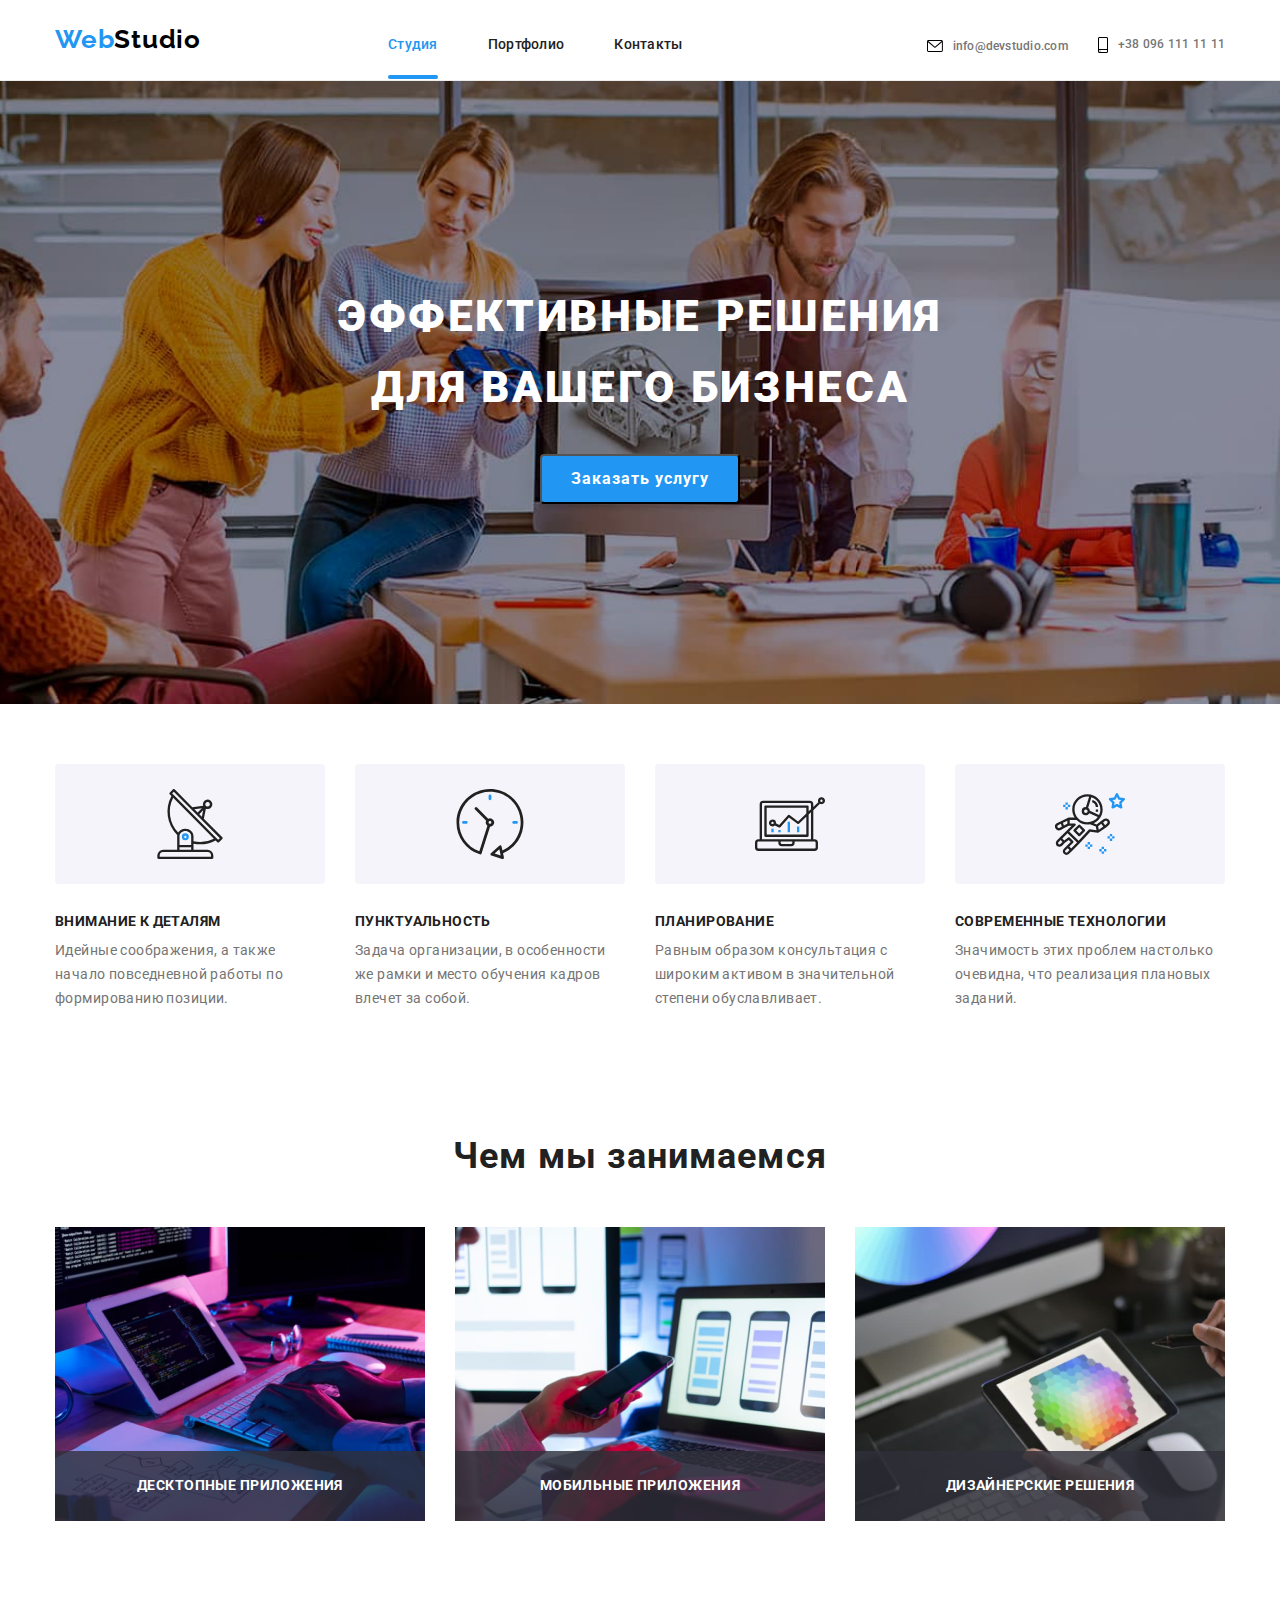
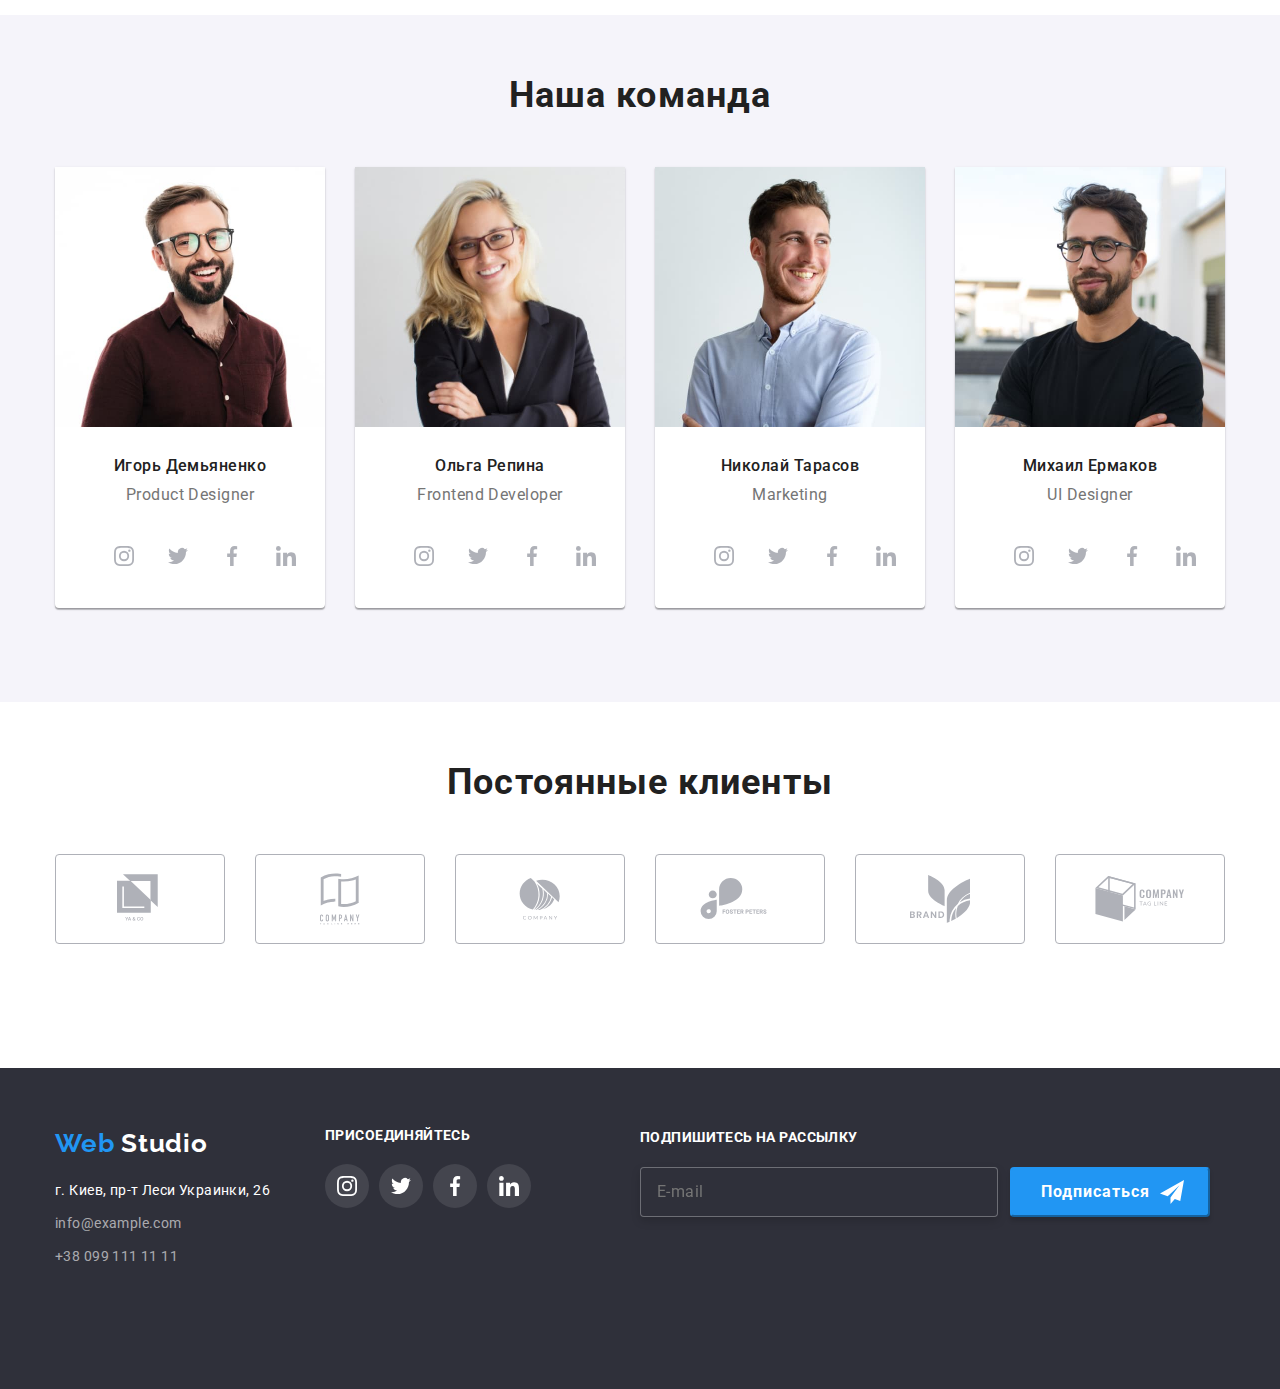
==== index.html @ f677915b "добавляет адаптивную верстку" ====
<!DOCTYPE html>
<html lang="ru">
  <head>
    <meta charset="UTF-8" />
    <meta name="viewport" content="width=device-width, initial-scale=1.0" />

    <title>Web Studio</title>
    <link
      href="https://fonts.googleapis.com/css2?family=Raleway:wght@700&family=Roboto:wght@400;500;700;900&display=swap"
      rel="stylesheet"
    />
    <link
      rel="stylesheet"
      href="https://cdnjs.cloudflare.com/ajax/libs/modern-normalize/1.0.0/modern-normalize.min.css"
    />
    <link rel="stylesheet" href="./css/main.min.css" />
  </head>
  <body>
    <!--Header-->

    <header class="line">
      <div class="header">
        <nav class="nav">
          <a class="logo" href="./index.html">
            <span class="logoweb">Web</span>
            <span class="header-studio">Studio</span>
          </a>

          <button
            type="button"
            aria-controls="menu-container"
            class="burger-btn"
            data-menu-button
          >
            <svg
              width="40"
              height="40"
              aria-label="переключа
                тель мобильного меню"
              class="burger-btn-icon"
            >
              <use
                class="burger-icon"
                href="./img/icons/symbol-defs.svg#icon-menu_40px"
              />
              <use
                class="close-burger-icon"
                href="./img/icons/symbol-defs.svg#icon-close_40px"
              />
            </svg>
          </button>
          <div class="menu" id="menu-container" data-menu>
            <ul class="menu-mob">
              <li class="item">
                <a href="./index.html" class="menu-list current">Студия</a>
              </li>
              <li class="item">
                <a href="./portfolio.html" class="menu-list">Портфолио</a>
              </li>
              <li class="item">
                <a href="#" class="menu-list">Контакты</a>
              </li>
            </ul>

            <ul class="menu-contact">
              <li class="item mail">
                <a class="link" href="mailto:info@devstudio.com"
                  ><svg class="icon-mail" width="16" height="12">
                    <use href="./img/icons/symbol-defs.svg#icon-mail"></use>
                  </svg>
                  info@devstudio.com</a
                >
              </li>
              <li class="item tele">
                <a class="link" href="tel:+380961111111">
                  <svg class="icon-phone" width="10" height="16">
                    <use
                      href="./img/icons/symbol-defs.svg#icon-smartphone"
                    ></use>
                  </svg>
                  +38 096 111 11 11</a
                >
              </li>
            </ul>
          </div>
        </nav>
      </div>
    </header>

    <!--Main-->

    <main>
      <section class="section-bg-hero">
        <h1 class="section-title">
          Эффективные решения <br />
          для вашего бизнеса
        </h1>
        <button data-modal-open class="button" type="button">
          Заказать услугу
        </button>
        <div class="backdrop is-hidden" data-modal>
          <div class="modal">
            <form class="form">
              <h2 class="form-title">
                Оставьте свои данные, мы вам перезвоним
              </h2>
              <p class="form-field">
                <label for="name" class="form-label">Имя</label>
                <input
                  type="text"
                  name="name"
                  id="name"
                  class="form-input name"
                />
                <svg class="person-img" width="12" height="12">
                  <use
                    href="./img/icons/symbol-defs.svg#icon-person-black-18dp"
                  ></use>
                </svg>
              </p>

              <p class="form-field">
                <label for="tel" class="form-label">Телефон</label>
                <input type="tel" name="tel" id="tel" class="form-input tel" />
                <svg class="tel-img" width="13" height="13">
                  <use
                    href="./img/icons/symbol-defs.svg#icon-phone-black-18dp"
                  ></use>
                </svg>
              </p>

              <p class="form-field">
                <label for="email" class="form-label">Почта</label>
                <input
                  type="email"
                  name="email"
                  id="email"
                  class="form-input email"
                />
                <svg class="email-img" width="15" height="12">
                  <use
                    href="./img/icons/symbol-defs.svg#icon-email-black-18dp"
                  ></use>
                </svg>
              </p>

              <p class="form-field">
                <label for="comments" class="form-label">Комментарии</label>
                <textarea
                  name="comments"
                  id="comments"
                  placeholder="Введите текст"
                  class="form-input text-area"
                ></textarea>
              </p>

              <p class="form-field">
                <label for="license" class="checkbox-label">
                  <input
                    type="checkbox"
                    name="license"
                    id="license"
                    value="agree"
                    class="checkbox-input"
                  />
                  <span class="checkbox-icon"></span>Соглашаюсь с рассылкой и
                  принимаю
                  <a href="" class="license">Условия договора</a>
                </label>
              </p>

              <p class="send">
                <button class="send-btn">Отправить</button>
              </p>
            </form>
            <button class="btn-close" data-modal-close>
              <svg class="icon-close">
                <use href="./img/icons/vector.svg#icon-cross"></use>
              </svg>
            </button>
          </div>
        </div>
      </section>

      <!--Features-->

      <section class="section">
        <div class="container">
          <h2 hidden>Title</h2>
          <ul class="feature-list">
            <li class="list-box antenna">
              <h3 class="feature-title">Внимание к деталям</h3>
              <p class="feature-text">
                Идейные соображения, а также начало повседневной работы по
                формированию позиции.
              </p>
            </li>
            <li class="list-box clock">
              <h3 class="feature-title">Пунктуальность</h3>
              <p class="feature-text">
                Задача организации, в особенности же рамки и место обучения
                кадров влечет за собой.
              </p>
            </li>
            <li class="list-box diagram">
              <h3 class="feature-title">Планирование</h3>
              <p class="feature-text">
                Равным образом консультация с широким активом в значительной
                степени обуславливает.
              </p>
            </li>
            <li class="list-box astronaut">
              <h3 class="feature-title">Современные технологии</h3>
              <p class="feature-text">
                Значимость этих проблем настолько очевидна, что реализация
                плановых заданий.
              </p>
            </li>
          </ul>
        </div>
      </section>

      <!--What are we doing-->

      <section class="section section-doin">
        <div class="container">
          <h2 class="doin-title">Чем мы занимаемся</h2>
          <ul class="list-foto">
            <li class="item-foto-doing">
              <div class="thumb">
                <img
                  src="./img/we_doing/img.jpg"
                  width="370"
                  height="294"
                  alt="Дизайнер"
                  srcset="./img/we_doing/img@2x.jpg"
                />
                <div class="overlay">
                  <p class="overlay-text">Десктопные приложения</p>
                </div>
              </div>
            </li>
            <li class="item-foto-doing">
              <div class="thumb">
                <img
                  src="./img/we_doing/img2.jpg"
                  width="370"
                  height="294"
                  alt="Дизайнер"
                  srcset="./img/we_doing/img2@2x.jpg"
                />
                <div class="overlay">
                  <p class="overlay-text">Мобильные приложения</p>
                </div>
              </div>
            </li>
            <li class="item-foto-doing">
              <div class="thumb">
                <img
                  src="./img/we_doing/img3.jpg"
                  width="370"
                  height="294"
                  alt="Дизайнер"
                  srcset="./img/we_doing/img3@2x.jpg"
                />
                <div class="overlay">
                  <p class="overlay-text">Дизайнерские решения</p>
                </div>
              </div>
            </li>
          </ul>
        </div>
      </section>

      <!--Our team-->

      <section class="team-bg section">
        <div class="container">
          <h2 class="title-team">Наша команда</h2>
          <ul class="list-foto">
            <li class="item-foto">
              <img
                src="./img/imgteam/imgteam.jpg"
                width="450"
                alt="Игорь Демьяненко"
                srcset="./img/imgteam/imgteam@2x.jpg"
              />
              <div class="text-team">
                <h3 class="team-name">Игорь Демьяненко</h3>
                <p class="profession">Product Designer</p>

                <ul class="team-soc-link">
                  <li class="social-link">
                    <a
                      class="icon-link"
                      href="https://www.instagram.com/"
                      target="_blank"
                      rel="noopener noreferrer Nofollow"
                    >
                      <svg
                        class="icon-team icon-instagram"
                        width="20"
                        height="20"
                      >
                        <use
                          href="./img/icons/symbol-defs.svg#icon-instagram "
                        ></use>
                      </svg>
                    </a>
                  </li>
                  <li class="social-link">
                    <a
                      class="icon-link"
                      href="https://www.twitter.com/"
                      target="_blank"
                      rel="noopener noreferrer Nofollow"
                    >
                      <svg
                        class="icon-team icon-twitter"
                        width="20"
                        height="20"
                      >
                        <use
                          href="./img/icons/symbol-defs.svg#icon-twitter"
                        ></use>
                      </svg>
                    </a>
                  </li>
                  <li class="social-link">
                    <a
                      class="icon-link"
                      href="https://www.facebook.com/"
                      target="_blank"
                      rel="noopener noreferrer Nofollow"
                    >
                      <svg
                        class="icon-team icon-facebook"
                        width="20"
                        height="20"
                      >
                        <use
                          href="./img/icons/symbol-defs.svg#icon-facebook"
                        ></use>
                      </svg>
                    </a>
                  </li>
                  <li class="social-link">
                    <a
                      class="icon-link"
                      href="https://www.linkedin.com/"
                      target="_blank"
                      rel="noopener noreferrer Nofollow"
                    >
                      <svg
                        class="icon-team icon-linkedin"
                        width="20"
                        height="20"
                      >
                        <use
                          href="./img/icons/symbol-defs.svg#icon-linkedin"
                        ></use>
                      </svg>
                    </a>
                  </li>
                </ul>
              </div>
            </li>
            <li class="item-foto">
              <img
                src="./img/imgteam/imgteam2.jpg"
                width="450"
                alt="Ольга Репина"
                srcset="./img/imgteam/imgteam2@2x.jpg"
              />
              <div class="text-team">
                <h3 class="team-name">Ольга Репина</h3>
                <p class="profession">Frontend Developer</p>

                <ul class="team-soc-link">
                  <li class="social-link">
                    <a
                      class="icon-link"
                      href="https://www.instagram.com/"
                      target="_blank"
                      rel="noopener noreferrer Nofollow"
                    >
                      <svg
                        class="icon-team icon-instagram"
                        width="20"
                        height="20"
                      >
                        <use
                          href="./img/icons/symbol-defs.svg#icon-instagram "
                        ></use>
                      </svg>
                    </a>
                  </li>
                  <li class="social-link">
                    <a
                      class="icon-link"
                      href="https://www.twitter.com/"
                      target="_blank"
                      rel="noopener noreferrer Nofollow"
                    >
                      <svg
                        class="icon-team icon-twitter"
                        width="20"
                        height="20"
                      >
                        <use
                          href="./img/icons/symbol-defs.svg#icon-twitter"
                        ></use>
                      </svg>
                    </a>
                  </li>
                  <li class="social-link">
                    <a
                      class="icon-link"
                      href="https://www.facebook.com/"
                      target="_blank"
                      rel="noopener noreferrer Nofollow"
                    >
                      <svg
                        class="icon-team icon-facebook"
                        width="20"
                        height="20"
                      >
                        <use
                          href="./img/icons/symbol-defs.svg#icon-facebook"
                        ></use>
                      </svg>
                    </a>
                  </li>
                  <li class="social-link">
                    <a
                      class="icon-link"
                      href="https://www.linkedin.com/"
                      target="_blank"
                      rel="noopener noreferrer Nofollow"
                    >
                      <svg
                        class="icon-team icon-linkedin"
                        width="20"
                        height="20"
                      >
                        <use
                          href="./img/icons/symbol-defs.svg#icon-linkedin"
                        ></use>
                      </svg>
                    </a>
                  </li>
                </ul>
              </div>
            </li>
            <li class="item-foto">
              <img
                src="./img/imgteam/imgteam3.jpg"
                width="450"
                alt="Николай Тарасов"
                srcset="./img/imgteam/imgteam3@2x.jpg"
              />
              <div class="text-team">
                <h3 class="team-name">Николай Тарасов</h3>
                <p class="profession">Marketing</p>

                <ul class="team-soc-link">
                  <li class="social-link">
                    <a
                      class="icon-link"
                      href="https://www.instagram.com/"
                      target="_blank"
                      rel="noopener noreferrer Nofollow"
                    >
                      <svg
                        class="icon-team icon-instagram"
                        width="20"
                        height="20"
                      >
                        <use
                          href="./img/icons/symbol-defs.svg#icon-instagram "
                        ></use>
                      </svg>
                    </a>
                  </li>
                  <li class="social-link">
                    <a
                      class="icon-link"
                      href="https://www.twitter.com/"
                      target="_blank"
                      rel="noopener noreferrer Nofollow"
                    >
                      <svg
                        class="icon-team icon-twitter"
                        width="20"
                        height="20"
                      >
                        <use
                          href="./img/icons/symbol-defs.svg#icon-twitter"
                        ></use>
                      </svg>
                    </a>
                  </li>
                  <li class="social-link">
                    <a
                      class="icon-link"
                      href="https://www.facebook.com/"
                      target="_blank"
                      rel="noopener noreferrer Nofollow"
                    >
                      <svg
                        class="icon-team icon-facebook"
                        width="20"
                        height="20"
                      >
                        <use
                          href="./img/icons/symbol-defs.svg#icon-facebook"
                        ></use>
                      </svg>
                    </a>
                  </li>
                  <li class="social-link">
                    <a
                      class="icon-link"
                      href="https://www.linkedin.com/"
                      target="_blank"
                      rel="noopener noreferrer Nofollow"
                    >
                      <svg
                        class="icon-team icon-linkedin"
                        width="20"
                        height="20"
                      >
                        <use
                          href="./img/icons/symbol-defs.svg#icon-linkedin"
                        ></use>
                      </svg>
                    </a>
                  </li>
                </ul>
              </div>
            </li>
            <li class="item-foto">
              <img
                src="./img/imgteam/imgteam4.jpg"
                width="450"
                alt="Михаил Ермаков"
                srcset="./img/imgteam/imgteam4@2x.jpg"
              />
              <div class="text-team">
                <h3 class="team-name">Михаил Ермаков</h3>
                <p class="profession">UI Designer</p>

                <ul class="team-soc-link">
                  <li class="social-link">
                    <a
                      class="icon-link"
                      href="https://www.instagram.com/"
                      target="_blank"
                      rel="noopener noreferrer Nofollow"
                    >
                      <svg
                        class="icon-team icon-instagram"
                        width="20"
                        height="20"
                      >
                        <use
                          href="./img/icons/symbol-defs.svg#icon-instagram "
                        ></use>
                      </svg>
                    </a>
                  </li>
                  <li class="social-link">
                    <a
                      class="icon-link"
                      href="https://www.twitter.com/"
                      target="_blank"
                      rel="noopener noreferrer Nofollow"
                    >
                      <svg
                        class="icon-team icon-twitter"
                        width="20"
                        height="20"
                      >
                        <use
                          href="./img/icons/symbol-defs.svg#icon-twitter"
                        ></use>
                      </svg>
                    </a>
                  </li>
                  <li class="social-link">
                    <a
                      class="icon-link"
                      href="https://www.facebook.com/"
                      target="_blank"
                      rel="noopener noreferrer Nofollow"
                    >
                      <svg
                        class="icon-team icon-facebook"
                        width="20"
                        height="20"
                      >
                        <use
                          href="./img/icons/symbol-defs.svg#icon-facebook"
                        ></use>
                      </svg>
                    </a>
                  </li>
                  <li class="social-link">
                    <a
                      class="icon-link"
                      href="https://www.linkedin.com/"
                      target="_blank"
                      rel="noopener noreferrer Nofollow"
                    >
                      <svg
                        class="icon-team icon-linkedin"
                        width="20"
                        height="20"
                      >
                        <use
                          href="./img/icons/symbol-defs.svg#icon-linkedin"
                        ></use>
                      </svg>
                    </a>
                  </li>
                </ul>
              </div>
            </li>
          </ul>
        </div>
      </section>

      <!-- customers -->

      <section class="section">
        <div class="container">
          <h2 class="customers-title">Постоянные клиенты</h2>
          <ul class="customers-list">
            <li class="customers-item">
              <a href="" class="customers-link"
                ><svg class="customers-icon logo1" width="45" height="50">
                  <use href="./img/icons/symbol-defs.svg#icon-logo1"></use></svg
              ></a>
            </li>
            <li class="customers-item">
              <a href="" class="customers-link"
                ><svg class="customers-icon logo2" width="40" height="52">
                  <use href="./img/icons/symbol-defs.svg#icon-logo2"></use></svg
              ></a>
            </li>
            <li class="customers-item">
              <a href="" class="customers-link"
                ><svg class="customers-icon logo3" width="42" height="42">
                  <use href="./img/icons/symbol-defs.svg#icon-logo3"></use></svg
              ></a>
            </li>
            <li class="customers-item">
              <a href="" class="customers-link"
                ><svg class="customers-icon logo4" width="80" height="42">
                  <use href="./img/icons/symbol-defs.svg#icon-logo4"></use></svg
              ></a>
            </li>
            <li class="customers-item">
              <a href="" class="customers-link"
                ><svg class="customers-icon logo5" width="60" height="48">
                  <use href="./img/icons/symbol-defs.svg#icon-logo5"></use></svg
              ></a>
            </li>
            <li class="customers-item">
              <a href="" class="customers-link"
                ><svg class="customers-icon logo6" width="90" height="46">
                  <use href="./img/icons/symbol-defs.svg#icon-logo6"></use></svg
              ></a>
            </li>
          </ul>
        </div>
      </section>
    </main>

    <!--Footer-->

    <footer class="footer">
      <div class="container cont">
        <div class="ft-thumb">
          <a class="logo-ft" href="./index.html">
            <span class="logoweb">Web</span>
            <span class="footer-studio">Studio</span>
          </a>
          <address>
            <ul class="menu-contact-ft">
              <li class="contact-item">
                <a
                  class="link-ft address"
                  href="https://goo.gl/maps/CgKANZAVKQhzpgyb8"
                  >г. Киев, пр-т Леси Украинки, 26</a
                >
              </li>
              <li class="contact-item">
                <a class="link-ft" href="mailto:info@example.com"
                  >info@example.com</a
                >
              </li>
              <li>
                <a class="link-ft" href="tel:+380991111111"
                  >+38 099 111 11 11</a
                >
              </li>
            </ul>
          </address>
        </div>
        <div class="container-soc-link ft-thumb">
          <h3 class="title-soc-link">присоединяйтесь</h3>
          <ul class="social-link-list">
            <li class="social-link-item">
              <a
                class="icon-link"
                href="https://www.instagram.com/"
                target="_blank"
                rel="noopener noreferrer Nofollow"
              >
                <svg class="soc-icon icon-instagram" width="20" height="20">
                  <use href="./img/icons/symbol-defs.svg#icon-instagram"></use>
                </svg>
              </a>
            </li>
            <li class="social-link-item">
              <a
                class="icon-link"
                href="https://www.twitter.com/"
                target="_blank"
                rel="noopener noreferrer Nofollow"
              >
                <svg class="soc-icon icon-twitter" width="20" height="20">
                  <use href="./img/icons/symbol-defs.svg#icon-twitter"></use>
                </svg>
              </a>
            </li>
            <li class="social-link-item">
              <a
                class="icon-link"
                href="https://www.facebook.com/"
                target="_blank"
                rel="noopener noreferrer Nofollow"
              >
                <svg class="soc-icon icon-facebook" width="20" height="20">
                  <use href="./img/icons/symbol-defs.svg#icon-facebook"></use>
                </svg>
              </a>
            </li>
            <li class="social-link-item">
              <a
                class="icon-link"
                href="https://www.linkedin.com/"
                target="_blank"
                rel="noopener noreferrer Nofollow"
              >
                <svg class="soc-icon icon-linkedin" width="20" height="20">
                  <use href="./img/icons/symbol-defs.svg#icon-linkedin"></use>
                </svg>
              </a>
            </li>
          </ul>
        </div>
        <div class="subscribe ft-thumb">
          <form class="subscribe-form">
            <div>
              <label for="subscribe-input" class="subscribe-label"
                >Подпишитесь на рассылку</label
              >
              <input
                type="text"
                name="subscribe-input"
                id="subscribe-input"
                class="subscribe-input"
                placeholder="E-mail"
              />
            </div>
            <button class="btn-subscribe">
              <span class="btn-text-subscribe">Подписаться</span>

              <img src="./img/icons/iconsend.svg" alt="icon" />
            </button>
          </form>
        </div>
      </div>
    </footer>
    <script src="./js/menu.js"></script>
    <script src="./js/modal.js"></script>
  </body>
</html>
---- css/main.min.css ----
html{-webkit-box-sizing:border-box;box-sizing:border-box}*,*::before,*::after{-webkit-box-sizing:inherit;box-sizing:inherit;margin:0;padding:0}body{margin-top:0;font-family:Roboto, sans-serif}a{color:#212121;text-decoration:none}a:hover,a:focus{color:#2196f3;-webkit-transition:cubic-bezier(0.4, 0, 0.2, 1);transition:cubic-bezier(0.4, 0, 0.2, 1);-webkit-transition-duration:250ms;transition-duration:250ms}ul{list-style:none}img{display:block;max-width:100%;height:auto}.container{margin:0 auto;width:100%;padding-left:15px;padding-right:15px}@media screen and (min-width: 480px){.container{width:480px}}@media screen and (min-width: 768px){.container{width:768px}}@media screen and (min-width: 1200px){.container{width:1200px}}.section{padding-top:60px;padding-bottom:94px}.section-doin{display:none;padding-top:0}@media screen and (min-width: 1200px){.section-doin{display:block}}@media screen and (min-width: 1200px){display:block}.line{border-bottom:1px solid #ececec}.icon-link{width:44px;height:44px;display:-webkit-box;display:-ms-flexbox;display:flex;-webkit-box-align:center;-ms-flex-align:center;align-items:center;-webkit-box-pack:center;-ms-flex-pack:center;justify-content:center}.icon-antenna{background-size:contain;background-position:center;background-color:#f5f4fa}.icon-mail{width:16px;height:12px;margin-right:10px}.icon-phone{width:10px;height:16px;margin-right:10px}.icon-instagram{width:20px;height:20px}.icon-twitter{width:20px;height:20px}.icon-facebook{width:20px;height:20px}.icon-linkedin{width:20px;height:20px}.header{position:relative;display:-webkit-box;display:-ms-flexbox;display:flex;-webkit-box-align:center;-ms-flex-align:center;align-items:center;margin-left:auto;margin-right:auto;width:100%;padding-left:15px;padding-right:15px}@media screen and (min-width: 1200px){.header{width:1200px;height:80px}}.nav{display:-webkit-box;display:-ms-flexbox;display:flex;-webkit-box-align:center;-ms-flex-align:center;align-items:center;width:100%}.burger-btn{margin-left:auto;background-color:#fff;border:none}.burger-btn .close-burger-icon{display:none}.burger-btn.is-open .close-burger-icon{display:block}.burger-btn.is-open .burger-icon{display:none}.burger-btn:focus .burget-btn-icon,.burger-btn:hover .burger-btn-icon{fill:#2196f3;-webkit-transition:cubic-bezier(0.4, 0, 0.2, 1);transition:cubic-bezier(0.4, 0, 0.2, 1);-webkit-transition-duration:250ms;transition-duration:250ms}@media screen and (min-width: 768px){.burger-btn{display:none}}.menu{display:none;position:absolute;top:100%;left:0;width:100%;text-align:center;background-color:#ffffff;z-index:3;-webkit-box-shadow:0px 4px 8px rgba(0,0,0,0.04),0px 2px 4px rgba(0,0,0,0.08),0px 1px 3px rgba(0,0,0,0.16);box-shadow:0px 4px 8px rgba(0,0,0,0.04),0px 2px 4px rgba(0,0,0,0.08),0px 1px 3px rgba(0,0,0,0.16)}.menu.is-open{display:block}.menu .item+.item{margin-top:40px}@media screen and (min-width: 768px){.menu{display:block;display:-webkit-box;display:-ms-flexbox;display:flex;position:relative;top:0;left:0;margin-top:0;width:100%;-webkit-box-shadow:none;box-shadow:none}}@media screen and (min-width: 768px){.menu-mob .item+.item{margin:0 0 0 50px}}.menu-list{position:relative;font-weight:500;font-size:18px;line-height:1.14;letter-spacing:0.02em}.menu-list.current{color:#2196f3}.menu-list.current::after{display:block;content:" ";margin-top:28px;left:0;bottom:-40%;width:100%;height:4px;background-color:#2196f3;border-radius:4px;position:absolute}@media screen and (min-width: 768px){.menu-list.current::after{bottom:-196%}}@media screen and (min-width: 1200px){.menu-list.current::after{bottom:-168%}}@media screen and (min-width: 768px){.menu-list{font-size:14px}}.menu-mob{margin-top:60px}@media screen and (min-width: 768px){.menu-mob{margin-top:32px;display:-webkit-box;display:-ms-flexbox;display:flex}}@media screen and (min-width: 1200px){.menu-mob{margin-left:93px;margin-top:8px}}.logo{display:-webkit-box;display:-ms-flexbox;display:flex;padding-top:24px;padding-right:94px;padding-bottom:24px;font-family:Raleway, sans-serif;font-weight:700;font-size:26px;line-height:1.2;letter-spacing:0.03em}@media screen and (min-width: 768px){.logo{padding-top:10px;padding-bottom:10px}}.logoweb{color:#2196f3}.header-studio{color:#000}.menu-contact{-webkit-box-align:center;-ms-flex-align:center;align-items:center;margin-bottom:0;-webkit-margin-before:0em;margin-block-start:0em;padding:0}.menu-contact .item+.item{margin-top:16px}@media screen and (min-width: 768px){.menu-contact{margin-left:auto}.menu-contact .item+.item{margin-top:10px}}@media screen and (min-width: 1200px){.menu-contact{display:-webkit-box;display:-ms-flexbox;display:flex;-webkit-box-align:center;-ms-flex-align:center;align-items:center;-webkit-box-pack:center;-ms-flex-pack:center;justify-content:center}}.item.mail,.item.tele{-webkit-box-align:center;-ms-flex-align:center;align-items:center;-webkit-box-pack:center;-ms-flex-pack:center;justify-content:center}@media screen and (max-width: 767px){.item.mail,.item.tele{display:-webkit-box;display:-ms-flexbox;display:flex}}.link{display:-webkit-box;display:-ms-flexbox;display:flex;-webkit-box-align:center;-ms-flex-align:center;align-items:center;color:#757575;font-weight:500;font-size:18px;line-height:1.14;font-style:normal;letter-spacing:0.02em}.link:hover .icon-mail,.link:hover .icon-phone{fill:#2196f3;-webkit-transition:cubic-bezier(0.4, 0, 0.2, 1);transition:cubic-bezier(0.4, 0, 0.2, 1);-webkit-transition-duration:250ms;transition-duration:250ms}@media screen and (min-width: 768px){.link{font-size:12px}}.mail{margin-top:60px}@media screen and (min-width: 768px){.mail{margin-top:21px}}@media screen and (min-width: 1200px){.mail{margin-top:13px;margin-right:30px}}.tele{margin-bottom:60px}@media screen and (min-width: 768px){.tele{margin-bottom:21px}}@media screen and (min-width: 1200px){.tele{margin:0}}.section-bg-hero{max-width:1600px;margin-right:0;margin-left:0;background-color:#2f303a;text-align:center;padding-top:118px;padding-bottom:118px;background-image:-webkit-gradient(linear, left top, right top, from(rgba(47,48,58,0.4)), to(rgba(47,48,58,0.4))),url("../img/hero/imgheromob.jpg");background-image:linear-gradient(to right, rgba(47,48,58,0.4), rgba(47,48,58,0.4)),url("../img/hero/imgheromob.jpg");background-position:center center;background-repeat:no-repeat;background-size:cover}@media screen and (-webkit-min-device-pixel-ratio: 2), screen and (min-resolution: 192dpi), screen and (min-resolution: 2dppx){.section-bg-hero{background-image:url("../img/hero/imgheromob@2x.jpg")}}@media screen and (min-width: 481px){.section-bg-hero{background-image:url("../img/hero/imgherotabl.jpg")}}@media screen and (min-width: 481px) and (-webkit-min-device-pixel-ratio: 2), screen and (min-width: 481px) and (min-resolution: 192dpi), screen and (min-width: 481px) and (min-resolution: 2dppx){.section-bg-hero{background-image:url("../img/hero/imgherotabl@2x.jpg")}}@media screen and (min-width: 769px){.section-bg-hero{background-image:url("../img/hero/imgherodeck.jpg")}}@media screen and (min-width: 769px) and (-webkit-min-device-pixel-ratio: 2), screen and (min-width: 769px) and (min-resolution: 192dpi), screen and (min-width: 769px) and (min-resolution: 2dppx){.section-bg-hero{background-image:url("../../../img/hero/imgherodeck@2x.jpg")}}@media screen and (min-width: 1200px){.section-bg-hero{padding-top:200px;padding-bottom:200px}}.button{font-family:Roboto, sans-serif;color:#fff;background:#2196f3;font-weight:700;font-size:16px;line-height:1.87;text-align:center;letter-spacing:0.06em;width:200px;height:50px;-webkit-box-shadow:0px 4px 4px rgba(0,0,0,0.15);box-shadow:0px 4px 4px rgba(0,0,0,0.15);border-radius:4px}.button:hover,.button:focus{color:#188ce8;background:#fff;-webkit-transition:cubic-bezier(0.4, 0, 0.2, 1);transition:cubic-bezier(0.4, 0, 0.2, 1);-webkit-transition-duration:250ms;transition-duration:250ms}.section-title{-webkit-margin-before:0;margin-block-start:0;-webkit-margin-after:0;margin-block-end:0;padding-bottom:30px;color:#fff;font-weight:900;font-style:26px;line-height:1.62;letter-spacing:0.06em;text-transform:uppercase;text-align:center}@media screen and (min-width: 1200px){.section-title{font-size:44px}}.backdrop.is-hidden{opacity:0;pointer-events:none}.backdrop{position:fixed;top:0;left:0;width:100%;height:100%;background-color:rgba(0,0,0,0.2);z-index:3}.modal{position:absolute;top:55%;left:50%;-webkit-transform:translate(-50%, -50%);transform:translate(-50%, -50%);-webkit-animation:animate 100ms;animation:animate 100ms;width:100%;max-width:450px;height:609;text-align:left;background-color:#fff;-webkit-box-shadow:0px 1px 3px rgba(0,0,0,0.12),0px 1px 1px rgba(0,0,0,0.14),0px 2px 1px rgba(0,0,0,0.2);box-shadow:0px 1px 3px rgba(0,0,0,0.12),0px 1px 1px rgba(0,0,0,0.14),0px 2px 1px rgba(0,0,0,0.2);border-radius:4px}@media screen and (min-width: 768px){.modal{top:50%;width:450px}}@media screen and (min-width: 1200px){.modal{top:50%;width:100%;max-width:528px;height:581px}}.btn-close{width:30px;height:30px;position:absolute;top:8px;right:8px;border-radius:50%;border:1px solid rgba(0,0,0,0.1);background-color:#fff;-webkit-box-sizing:border-box;box-sizing:border-box}.btn-close:hover .icon-close{fill:#188ce8;-webkit-transition:cubic-bezier(0.4, 0, 0.2, 1);transition:cubic-bezier(0.4, 0, 0.2, 1);-webkit-transition-duration:250ms;transition-duration:250ms;cursor:pointer}.icon-close{position:absolute;top:50%;left:50%;-webkit-transform:translate(-50%, -50%);transform:translate(-50%, -50%);width:11px;height:11px;fill:#000}.form-title{margin-top:40px;margin-bottom:30px;margin-left:auto;margin-right:auto;width:calc(100% - 80px);font-weight:700;font-size:20px;line-height:1.2;text-align:center;letter-spacing:0.03em;color:#212121}@media screen and (min-width: 1200px){.form-title{width:448px}}.form-field{position:relative;width:calc(100% - 80px);margin:0 auto 10px}.form-label{font-size:12px;line-height:1.2;letter-spacing:0.01em;color:#212121}.form-input{width:100%;height:40px;padding-left:35px;border:1px solid rgba(33,33,33,0.2);-webkit-box-sizing:border-box;box-sizing:border-box;border-radius:4px;font-size:14px;line-height:1.71;letter-spacing:0.03em;color:#212121;outline:none}.form-input.name:hover,.form-input.name:focus{border-color:#2196f3;-webkit-transition:cubic-bezier(0.4, 0, 0.2, 1);transition:cubic-bezier(0.4, 0, 0.2, 1);-webkit-transition-duration:250ms;transition-duration:250ms}.form-input.name:hover+.person-img,.form-input.name:focus+.person-img{fill:#2196f3;-webkit-transition:cubic-bezier(0.4, 0, 0.2, 1);transition:cubic-bezier(0.4, 0, 0.2, 1);-webkit-transition-duration:250ms;transition-duration:250ms}.form-input.tel:hover,.form-input.tel:focus{border-color:#2196f3;-webkit-transition:cubic-bezier(0.4, 0, 0.2, 1);transition:cubic-bezier(0.4, 0, 0.2, 1);-webkit-transition-duration:250ms;transition-duration:250ms}.form-input.tel:hover+.tel-img,.form-input.tel:focus+.tel-img{fill:#2196f3;-webkit-transition:cubic-bezier(0.4, 0, 0.2, 1);transition:cubic-bezier(0.4, 0, 0.2, 1);-webkit-transition-duration:250ms;transition-duration:250ms}.form-input.email:hover,.form-input.email:focus{border-color:#2196f3;-webkit-transition:cubic-bezier(0.4, 0, 0.2, 1);transition:cubic-bezier(0.4, 0, 0.2, 1);-webkit-transition-duration:250ms;transition-duration:250ms}.form-input.email:hover+.email-img,.form-input.email:focus+.email-img{fill:#2196f3;-webkit-transition:cubic-bezier(0.4, 0, 0.2, 1);transition:cubic-bezier(0.4, 0, 0.2, 1);-webkit-transition-duration:250ms;transition-duration:250ms}.form-input.text-area:hover,.form-input.text-area:focus{border-color:#2196f3;-webkit-transition:cubic-bezier(0.4, 0, 0.2, 1);transition:cubic-bezier(0.4, 0, 0.2, 1);-webkit-transition-duration:250ms;transition-duration:250ms}.person-img{position:absolute;top:32px;left:15px;width:18px;height:18px}.tel-img{position:absolute;top:32px;left:15px;width:18px;height:18px}.email-img{position:absolute;top:32px;left:15px;width:18px;height:18px}.text-area{width:100%;height:120px;padding:12px 16px;resize:none}.send{margin-top:30px;text-align:center}.send-btn{padding:10px 54px;font-weight:700;font-size:16px;line-height:1.87;letter-spacing:0.06em;color:#fff;background:#2196f3;-webkit-box-shadow:0px 4px 4px rgba(0,0,0,0.15);box-shadow:0px 4px 4px rgba(0,0,0,0.15);border-color:#2196f3;border-radius:4px;cursor:pointer}.checkbox-label{font-size:14px;line-height:1.71;letter-spacing:0.03em;color:#757575}.checkbox-input{position:absolute;-webkit-appearance:none;-moz-appearance:none;appearance:none}.checkbox-input:checked+.checkbox-icon{background-color:#2196f3;background-image:url(../img/icons/checkbox.svg);background-repeat:no-repeat;background-size:contain;background-origin:border-box;border-color:#2196f3}.checkbox-icon{display:inline-block;width:16px;height:15px;margin-right:9px;border:1px solid #000000;border-radius:4px}.license{color:#2196f3;text-decoration:underline}.feature-list{-webkit-margin-before:0;margin-block-start:0;-webkit-margin-after:0;margin-block-end:0;padding-top:94px;padding-bottom:94px;padding:0;-webkit-box-pack:justify;-ms-flex-pack:justify;justify-content:space-between;-webkit-box-align:center;-ms-flex-align:center;align-items:center}@media screen and (min-width: 768px){.feature-list{display:-webkit-box;display:-ms-flexbox;display:flex;-ms-flex-wrap:wrap;flex-wrap:wrap;-webkit-box-align:start;-ms-flex-align:start;align-items:flex-start}}.list-box{width:100%}@media screen and (min-width: 768px){.list-box{width:calc((100% - 30px) / 2)}}@media screen and (min-width: 1200px){.list-box{width:calc((100% - 90px) / 4)}}.feature-title{text-align:center;padding-bottom:10px;margin-top:0;-webkit-margin-after:0;margin-block-end:0;color:#212121;font-weight:700;font-size:14px;line-height:1.14;letter-spacing:0.03em;text-transform:uppercase}@media screen and (min-width: 768px){.feature-title{text-align:left}}.feature-text{margin-top:0;margin-bottom:30px;color:#757575;font-size:14px;line-height:1.7;letter-spacing:0.03em}.list-box::before{display:block;content:"";height:120px;background-size:contain;background-repeat:no-repeat;background-position:center;background-color:#f5f4fa;margin-bottom:30px}.antenna::before{background-image:url("../img/feature/antenna.svg");border-radius:4px;background-size:70px}.clock::before{background-image:url("../img/feature/clock.svg");border-radius:4px;background-size:70px}.diagram::before{background-image:url("../img/feature/diagram.svg");border-radius:4px;background-size:70px}.astronaut::before{background-image:url("../img/feature/astronaut.svg");border-radius:4px;background-size:70px}.doin-title{margin-bottom:0;margin-top:0;padding-bottom:50px;color:#212121;font-weight:700;font-size:36px;line-height:1.17;text-align:center;letter-spacing:0.03em}.thumb{position:relative}.overlay{position:absolute;left:0;bottom:0;background-color:rgba(47,48,58,0.8);width:100%;height:70px}.overlay-text{margin-top:27px;margin-bottom:0;font-weight:700;font-size:14px;line-height:1.14;text-align:center;letter-spacing:0.03em;text-transform:uppercase;color:#fff}.item-foto-doing:not(:last-child){margin-right:30px}.list-foto{-webkit-margin-after:0;margin-block-end:0;margin-top:0;-webkit-padding-start:0;padding-inline-start:0;-webkit-box-align:center;-ms-flex-align:center;align-items:center}.list-foto.item-foto+.item-foto{margin-left:30px}@media screen and (min-width: 768px){.list-foto{display:-webkit-box;display:-ms-flexbox;display:flex;-ms-flex-wrap:wrap;flex-wrap:wrap}}.item-foto{background:#fff;-webkit-box-shadow:0px 1px 3px rgba(0,0,0,0.12),0px 1px 1px rgba(0,0,0,0.14),0px 2px 1px rgba(0,0,0,0.2);box-shadow:0px 1px 3px rgba(0,0,0,0.12),0px 1px 1px rgba(0,0,0,0.14),0px 2px 1px rgba(0,0,0,0.2);border-radius:0px 0px 4px 4px}@media screen and (min-width: 768px){.item-foto{width:calc((100% - 30px) / 2);margin-bottom:30px}.item-foto:nth-child(odd){margin-right:30px}}@media screen and (min-width: 1200px){.item-foto{width:calc((100% - 90px) / 4);margin-bottom:0}.item-foto:not(:last-child){margin-right:30px}}.team-bg{background:#f5f4fa;text-align:center}.title-team{margin-top:0;margin-bottom:0;padding-bottom:50px;color:#212121;font-weight:700;font-size:36px;line-height:1.16;text-align:center;letter-spacing:0.03em}.team-name{margin-bottom:0;-webkit-margin-before:0;margin-block-start:0;padding-top:30px;color:#212121;font-weight:500;font-size:16px;line-height:1.18;letter-spacing:0.03em}.profession{margin-bottom:0;-webkit-margin-before:0;margin-block-start:0;padding-top:10px;padding-bottom:30px;color:#757575;font-size:16px;line-height:1.18;letter-spacing:0.03em}.text-team{text-align:center}.team-soc-link{display:-webkit-inline-box;display:-ms-inline-flexbox;display:inline-flex;-webkit-box-align:center;-ms-flex-align:center;align-items:center;padding-bottom:30px;-webkit-padding-start:0;padding-inline-start:0;margin-left:30px}.team-soc-link .social-link+.social-link{margin-left:10px}.social-link{width:44px;height:44px}.social-link:hover{background-color:#2196f3;border-radius:50%;-webkit-transition:cubic-bezier(0.4, 0, 0.2, 1);transition:cubic-bezier(0.4, 0, 0.2, 1);-webkit-transition-duration:250ms;transition-duration:250ms}.social-link:hover .icon-team{fill:#fff;-webkit-transition:cubic-bezier(0.4, 0, 0.2, 1);transition:cubic-bezier(0.4, 0, 0.2, 1);-webkit-transition-duration:250ms;transition-duration:250ms}.icon-team{fill:#afb1b8}.customers-title{margin-top:0;margin-bottom:0;padding-bottom:50px;color:#212121;font-weight:700;font-size:36px;line-height:1.16;text-align:center;letter-spacing:0.03em}.customers-list{-webkit-margin-before:0;margin-block-start:0;-webkit-margin-after:0;margin-block-end:0;-webkit-padding-start:0;padding-inline-start:0;-webkit-box-pack:justify;-ms-flex-pack:justify;justify-content:space-between;display:-webkit-box;display:-ms-flexbox;display:flex;-ms-flex-wrap:wrap;flex-wrap:wrap}.customers-item{display:-webkit-box;display:-ms-flexbox;display:flex;width:calc((100% - 30px) / 2);margin-bottom:30px;height:90px;-webkit-box-align:center;-ms-flex-align:center;align-items:center;-webkit-box-pack:center;-ms-flex-pack:center;justify-content:center;border:1px solid #afb1b8;border-radius:4px}.customers-item:nth-child(odd){margin-right:30px}.customers-item:hover{border-color:#2196f3;-webkit-transition:cubic-bezier(0.4, 0, 0.2, 1);transition:cubic-bezier(0.4, 0, 0.2, 1);-webkit-transition-duration:250ms;transition-duration:250ms}.customers-item:hover .customers-icon{fill:#2196f3;-webkit-transition:cubic-bezier(0.4, 0, 0.2, 1);transition:cubic-bezier(0.4, 0, 0.2, 1);-webkit-transition-duration:250ms;transition-duration:250ms}@media screen and (min-width: 768px) and (max-width: 1200px){.customers-item{width:calc((100% - 60px) / 3);margin-right:30px}.customers-item:nth-child(3n){margin-right:0px}}@media screen and (min-width: 1200px){.customers-item{width:calc((100% - 150px) / 6)}.customers-item:nth-child(odd){margin-right:0}}.customers-icon{fill:#afb1b8}.customers-link{display:-webkit-box;display:-ms-flexbox;display:flex;-webkit-box-align:center;-ms-flex-align:center;align-items:center;-webkit-box-pack:center;-ms-flex-pack:center;justify-content:center}.footer{background:#2f303a;padding-top:60px;padding-bottom:60px}.cont{text-align:center}@media screen and (min-width: 768px){.cont{display:-webkit-box;display:-ms-flexbox;display:flex;-ms-flex-wrap:wrap;flex-wrap:wrap}}.ft-thumb{text-align:center}@media screen and (min-width: 768px){.ft-thumb:not(:last-child){width:calc((100% - 30px) / 2)}.ft-thumb:last-child{width:100%}}@media screen and (min-width: 1200px){.ft-thumb{text-align:left}.ft-thumb:not(:last-child){width:calc((50% - 45px) / 2)}.ft-thumb:last-child{width:50%;margin-right:0;margin-left:auto}}.logo-ft{display:inline-block;padding-bottom:20px;font-family:Raleway, sans-serif;font-weight:700;font-size:26px;line-height:1.2;letter-spacing:0.03em}@media screen and (min-width: 1200px){.logo-ft{display:block;margin-left:0;margin-right:0;text-align:left}}.footer-studio{color:#fff}.menu-contact-ft{margin-left:auto;margin-bottom:60px;-webkit-margin-before:0em;margin-block-start:0em;padding:0}@media screen and (min-width: 1200px){.menu-contact-ft{margin-left:0;margin-right:0;text-align:left}}.contact-item{padding-bottom:9px}.link-ft{display:inline-block;color:#757575;font-style:normal;font-weight:400;font-size:14px;line-height:1.71;letter-spacing:0.03em;color:rgba(255,255,255,0.6)}.address{color:#fff;font-weight:400;font-size:14px;line-height:1.71}.social-link-list{display:-webkit-inline-box;display:-ms-inline-flexbox;display:inline-flex;-webkit-margin-before:0;margin-block-start:0;-webkit-margin-after:0;margin-block-end:0;-webkit-padding-start:0;padding-inline-start:0;border-radius:50%}.social-link-list .social-link-item+.social-link-item{margin-left:10px}.social-link-item{border-radius:50%;background:rgba(255,255,255,0.1)}.social-link-item:hover{background-color:#2196f3;border-radius:50%;-webkit-transition:cubic-bezier(0.4, 0, 0.2, 1);transition:cubic-bezier(0.4, 0, 0.2, 1);-webkit-transition-duration:250ms;transition-duration:250ms}.soc-icon{fill:#fff}.container-soc-link{margin-bottom:60px;-webkit-box-orient:vertical;-webkit-box-direction:normal;-ms-flex-flow:column;flex-flow:column}.title-soc-link{-webkit-margin-before:0;margin-block-start:0;-webkit-margin-after:0;margin-block-end:0;margin-bottom:20px;font-weight:700px;font-size:14px;line-height:1.14;letter-spacing:0.03em;text-transform:uppercase;color:#fff}@media screen and (min-width: 768px){.subscribe{width:100%;margin-left:auto;margin-right:auto}}@media screen and (min-width: 1200px){.subscribe-form{position:absolute;display:-webkit-box;display:-ms-flexbox;display:flex}}.subscribe-input{display:-webkit-box;display:-ms-flexbox;display:flex;width:100%;height:50px;margin-top:20px;padding-left:16px;border:1px solid rgba(255,255,255,0.3);-webkit-box-sizing:border-box;box-sizing:border-box;-webkit-filter:drop-shadow(0px 4px 4px rgba(0,0,0,0.15));filter:drop-shadow(0px 4px 4px rgba(0,0,0,0.15));border-radius:4px;font-size:16px;line-height:1.25;-webkit-box-align:center;-ms-flex-align:center;align-items:center;letter-spacing:0.03em;color:var(--text-color);background-color:#2f303a}@media screen and (min-width: 768px){.subscribe-input{width:450px;margin-left:auto;margin-right:auto}}@media screen and (min-width: 1200px){.subscribe-input{width:358px}}.subscribe-label{font-weight:700;font-size:14px;line-height:1.14;letter-spacing:0.03em;text-transform:uppercase;color:#fff}.btn-subscribe{display:-webkit-inline-box;display:-ms-inline-flexbox;display:inline-flex;position:relative;margin-top:20px;width:200px;height:50px;font-weight:700;font-size:16px;line-height:1.87;-webkit-box-align:center;-ms-flex-align:center;align-items:center;letter-spacing:0.06em;color:#fff;background:#2196f3;-webkit-box-shadow:0px 4px 4px rgba(0,0,0,0.15);box-shadow:0px 4px 4px rgba(0,0,0,0.15);border-radius:4px;border-color:#2196f3}.btn-subscribe:hover{cursor:pointer;-webkit-transition:cubic-bezier(0.4, 0, 0.2, 1);transition:cubic-bezier(0.4, 0, 0.2, 1);-webkit-transition-duration:250ms;transition-duration:250ms}@media screen and (min-width: 1200px){.btn-subscribe{margin-left:12px;margin-top:auto}}.btn-text-subscribe{margin-left:29px;margin-right:10px}.container-button{margin-left:auto;margin-right:auto;width:100%;padding-left:15px;padding-right:15px}.filter{display:-webkit-box;display:-ms-flexbox;display:flex;-ms-flex-wrap:wrap;flex-wrap:wrap;text-align:center;margin-bottom:50px}@media screen and (min-width: 768px){.filter{-webkit-box-pack:center;-ms-flex-pack:center;justify-content:center;margin-bottom:14px}}.button-filter{margin-bottom:15px;margin-left:8px;padding-top:6px;padding-bottom:6px;padding-left:22px;padding-right:22px;color:#212121;background:#f5f4fa;font-weight:500;font-size:16px;line-height:1.6;border-radius:4px;border:none;text-align:center;letter-spacing:0.03em}.button-filter:hover{color:#fff;background:#2196f3;-webkit-box-shadow:0px 3px 1px rgba(0,0,0,0.1),0px 1px 2px rgba(0,0,0,0.08),0px 2px 2px rgba(0,0,0,0.12);box-shadow:0px 3px 1px rgba(0,0,0,0.1),0px 1px 2px rgba(0,0,0,0.08),0px 2px 2px rgba(0,0,0,0.12);-webkit-transition:cubic-bezier(0.4, 0, 0.2, 1);transition:cubic-bezier(0.4, 0, 0.2, 1);-webkit-transition-duration:250ms;transition-duration:250ms}.container-pl{margin-left:auto;margin-right:auto;width:100%;padding-left:15px;padding-right:15px}@media screen and (min-width: 1200px){.container-pl{width:1200px}}.name-card{-webkit-margin-before:0;margin-block-start:0;-webkit-margin-after:0;margin-block-end:0;padding-top:20px;padding-bottom:4px;color:#212121;font-weight:700;font-size:18px;line-height:2;letter-spacing:0.06em}.text-card{-webkit-margin-after:0;margin-block-end:0;margin-top:0;padding-bottom:20px;color:#757575;font-size:16px;line-height:1.87;letter-spacing:0.03em}.name-portfolio{margin-top:0;margin-bottom:0}.portfolio-list{padding:0;margin:0;display:-webkit-box;display:-ms-flexbox;display:flex;-ms-flex-wrap:wrap;flex-wrap:wrap}.portfolio-list .card:hover .overlay-text-pf{opacity:1;-webkit-transform:translatey(0);transform:translatey(0);background:rgba(33,150,243,0.9);cursor:pointer;-webkit-transition:cubic-bezier(0.4, 0, 0.2, 1);transition:cubic-bezier(0.4, 0, 0.2, 1);-webkit-transition-duration:250ms;transition-duration:250ms}.card{width:100%;margin-bottom:30px;background:#fff;border:1px solid #eee;-webkit-box-sizing:border-box;box-sizing:border-box}.card:hover{-webkit-box-shadow:0px 1px 1px rgba(0,0,0,0.12),0px 4px 4px rgba(0,0,0,0.06),1px 4px 6px rgba(0,0,0,0.16);box-shadow:0px 1px 1px rgba(0,0,0,0.12),0px 4px 4px rgba(0,0,0,0.06),1px 4px 6px rgba(0,0,0,0.16);-webkit-transition:cubic-bezier(0.4, 0, 0.2, 1);transition:cubic-bezier(0.4, 0, 0.2, 1);-webkit-transition-duration:250ms;transition-duration:250ms}.card:nth-last-child(-n+1){margin-bottom:0}.card-container{position:relative;overflow:hidden}@media screen and (min-width: 768px){.card{width:calc((100% - 30px) / 2);margin-right:30px}.card:nth-child(2n+2){margin-right:0}}@media screen and (min-width: 1200px){.card{width:calc((100% - 60px) / 3);margin-right:0}.card:not(:nth-child(3n)){margin-right:30px}}.name-product{padding-left:24px}.overlay-text-pf{position:absolute;top:0;left:0;width:100%;height:100%;padding-top:63px;padding-right:23px;padding-left:23px;font-size:18px;line-height:1.56em;letter-spacing:0.03em;color:#fff;background-color:#2196f3;opacity:0;-webkit-transform:translateY(100%);transform:translateY(100%);-webkit-transition:cubic-bezier(0.4, 0, 0.2, 1);transition:cubic-bezier(0.4, 0, 0.2, 1);-webkit-transition-duration:250ms;transition-duration:250ms}
/*# sourceMappingURL=main.min.css.map */
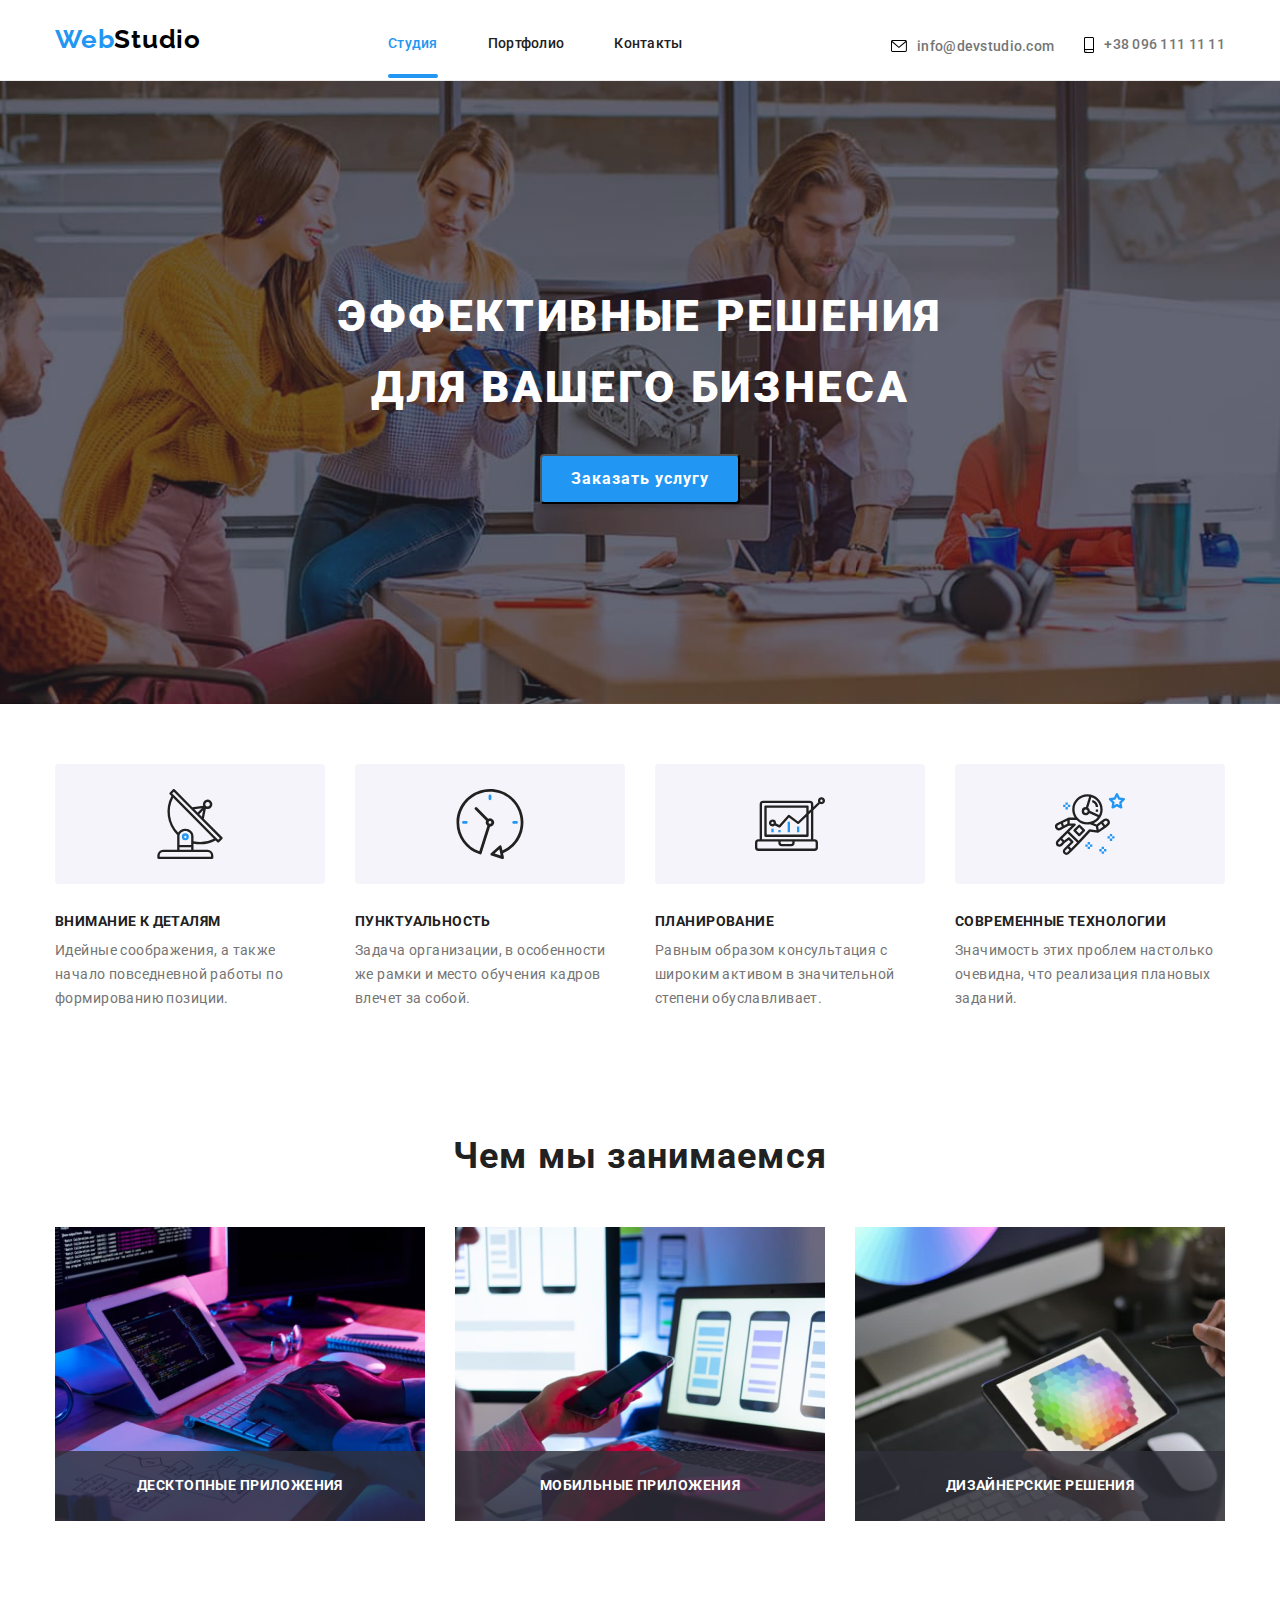
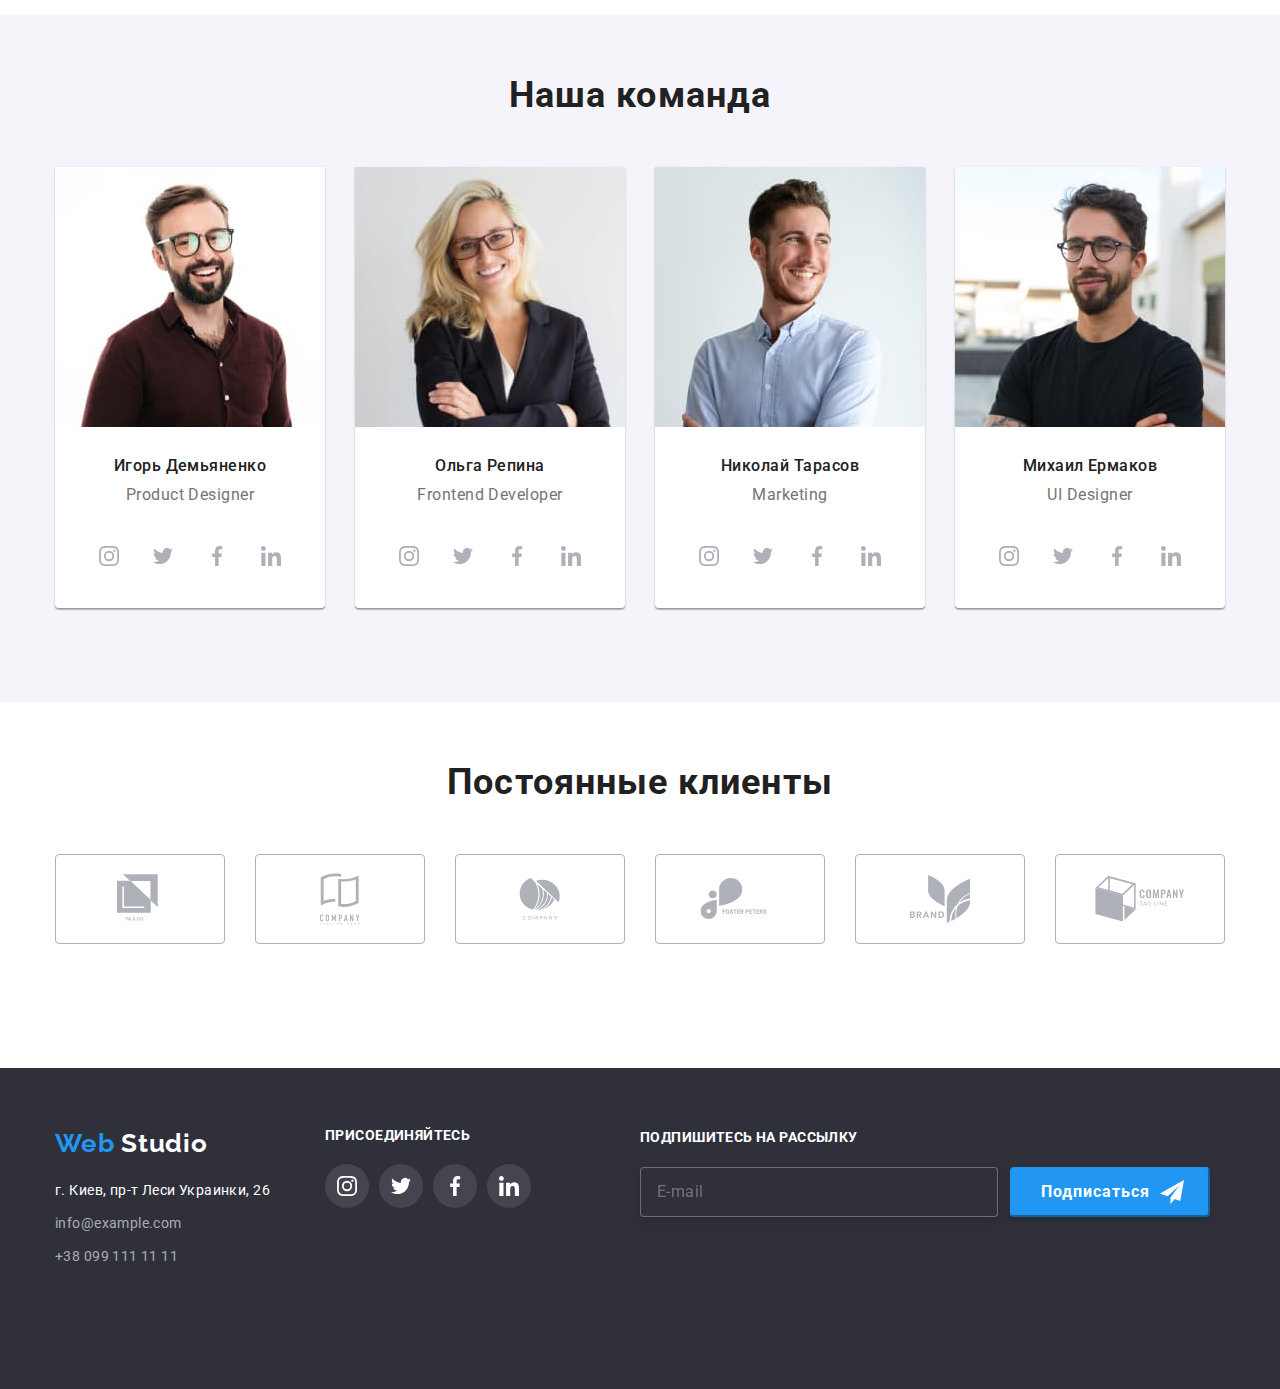
==== commit 00c74a4b: "подключил фото на все экраны." ====
--- a/index.html
+++ b/index.html
@@ -279,12 +279,36 @@
           <h2 class="title-team">Наша команда</h2>
           <ul class="list-foto">
             <li class="item-foto">
-              <img
-                src="./img/imgteam/imgteam.jpg"
-                width="450"
-                alt="Игорь Демьяненко"
-                srcset="./img/imgteam/imgteam@2x.jpg"
-              />
+              <picture>
+                <source
+                  srcset="
+                    ./img/imgteam/desk/imgteam.jpg    1x,
+                    ./img/imgteam/desk/imgteam@2x.jpg 2x
+                  "
+                  media="(min-width:1200px)"
+                />
+                <source
+                  srcset="
+                    ./img/imgteam/tablet/imgteamtabl.jpg    1x,
+                    ./img/imgteam/tablet/imgteamtabl@2x.jpg 2x
+                  "
+                  media="(min-width:768px)"
+                />
+                <source
+                  srcset="
+                    ./img/imgteam/mob/imgteammob.jpg    1x,
+                    ./img/imgteam/mob/imgteammob@2x.jpg 2x
+                  "
+                  media="(min-width:480px)"
+                />
+                <img
+                  src="./img/imgteam/imgteam.jpg"
+                  width="450"
+                  alt="Игорь Демьяненко"
+                  srcset="./img/imgteam/imgteam@2x.jpg"
+                />
+              </picture>
+
               <div class="text-team">
                 <h3 class="team-name">Игорь Демьяненко</h3>
                 <p class="profession">Product Designer</p>
@@ -366,12 +390,37 @@
               </div>
             </li>
             <li class="item-foto">
-              <img
-                src="./img/imgteam/imgteam2.jpg"
-                width="450"
-                alt="Ольга Репина"
-                srcset="./img/imgteam/imgteam2@2x.jpg"
-              />
+              <picture>
+                <source
+                  srcset="
+                    ./img/imgteam/desk/imgteam2.jpg    1x,
+                    ./img/imgteam/desk/imgteam2@2x.jpg 2x
+                  "
+                  media="(min-width:1200px)"
+                />
+                <source
+                  srcset="
+                    ./img/imgteam/tablet/imgteamtabl2.jpg    1x,
+                    ./img/imgteam/tablet/imgteamtabl2@2x.jpg 2x
+                  "
+                  media="(min-width:768px)"
+                />
+                <source
+                  srcset="
+                    ./img/imgteam/mob/imgteammob2.jpg    1x,
+                    ./img/imgteam/mob/imgteammob2@2x.jpg 2x
+                  "
+                  media="(min-width:480px)"
+                />
+
+                <img
+                  src="./img/imgteam/imgteam2.jpg"
+                  width="450"
+                  alt="Ольга Репина"
+                  srcset="./img/imgteam/imgteam2@2x.jpg"
+                />
+              </picture>
+
               <div class="text-team">
                 <h3 class="team-name">Ольга Репина</h3>
                 <p class="profession">Frontend Developer</p>
@@ -453,12 +502,36 @@
               </div>
             </li>
             <li class="item-foto">
-              <img
-                src="./img/imgteam/imgteam3.jpg"
-                width="450"
-                alt="Николай Тарасов"
-                srcset="./img/imgteam/imgteam3@2x.jpg"
-              />
+              <picture>
+                <source
+                  srcset="
+                    ./img/imgteam/desk/imgteam3.jpg    1x,
+                    ./img/imgteam/desk/imgteam3@2x.jpg 2x
+                  "
+                  media="(min-width:1200px)"
+                />
+                <source
+                  srcset="
+                    ./img/imgteam/tablet/imgteamtabl3.jpg    1x,
+                    ./img/imgteam/tablet/imgteamtabl3@2x.jpg 2x
+                  "
+                  media="(min-width:768px)"
+                />
+                <source
+                  srcset="
+                    ./img/imgteam/mob/imgteammob3.jpg    1x,
+                    ./img/imgteam/mob/imgteammob3@2x.jpg 2x
+                  "
+                  media="(min-width:480px)"
+                />
+                <img
+                  src="./img/imgteam/imgteam3.jpg"
+                  width="450"
+                  alt="Николай Тарасов"
+                  srcset="./img/imgteam/imgteam3@2x.jpg"
+                />
+              </picture>
+
               <div class="text-team">
                 <h3 class="team-name">Николай Тарасов</h3>
                 <p class="profession">Marketing</p>
@@ -540,12 +613,37 @@
               </div>
             </li>
             <li class="item-foto">
-              <img
-                src="./img/imgteam/imgteam4.jpg"
-                width="450"
-                alt="Михаил Ермаков"
-                srcset="./img/imgteam/imgteam4@2x.jpg"
-              />
+              <picture>
+                <source
+                  srcset="
+                    ./img/imgteam/desk/imgteam4.jpg    1x,
+                    ./img/imgteam/desk/imgteam4@2x.jpg 2x
+                  "
+                  media="(min-width:1200px)"
+                />
+                <source
+                  srcset="
+                    ./img/imgteam/tablet/imgteamtabl4.jpg    1x,
+                    ./img/imgteam/tablet/imgteamtabl4@2x.jpg 2x
+                  "
+                  media="(min-width:768px)"
+                />
+                <source
+                  srcset="
+                    ./img/imgteam/mob/imgteammob4.jpg    1x,
+                    ./img/imgteam/mob/imgteammob4@2x.jpg 2x
+                  "
+                  media="(min-width:480px)"
+                />
+
+                <img
+                  src="./img/imgteam/imgteam4.jpg"
+                  width="450"
+                  alt="Михаил Ермаков"
+                  srcset="./img/imgteam/imgteam4@2x.jpg"
+                />
+              </picture>
+
               <div class="text-team">
                 <h3 class="team-name">Михаил Ермаков</h3>
                 <p class="profession">UI Designer</p>
--- a/css/main.min.css
+++ b/css/main.min.css
@@ -1,2 +1,2 @@
-html{-webkit-box-sizing:border-box;box-sizing:border-box}*,*::before,*::after{-webkit-box-sizing:inherit;box-sizing:inherit;margin:0;padding:0}body{margin-top:0;font-family:Roboto, sans-serif}a{color:#212121;text-decoration:none}a:hover,a:focus{color:#2196f3;-webkit-transition:cubic-bezier(0.4, 0, 0.2, 1);transition:cubic-bezier(0.4, 0, 0.2, 1);-webkit-transition-duration:250ms;transition-duration:250ms}ul{list-style:none}img{display:block;max-width:100%;height:auto}.container{margin:0 auto;width:100%;padding-left:15px;padding-right:15px}@media screen and (min-width: 480px){.container{width:480px}}@media screen and (min-width: 768px){.container{width:768px}}@media screen and (min-width: 1200px){.container{width:1200px}}.section{padding-top:60px;padding-bottom:94px}.section-doin{display:none;padding-top:0}@media screen and (min-width: 1200px){.section-doin{display:block}}@media screen and (min-width: 1200px){display:block}.line{border-bottom:1px solid #ececec}.icon-link{width:44px;height:44px;display:-webkit-box;display:-ms-flexbox;display:flex;-webkit-box-align:center;-ms-flex-align:center;align-items:center;-webkit-box-pack:center;-ms-flex-pack:center;justify-content:center}.icon-antenna{background-size:contain;background-position:center;background-color:#f5f4fa}.icon-mail{width:16px;height:12px;margin-right:10px}.icon-phone{width:10px;height:16px;margin-right:10px}.icon-instagram{width:20px;height:20px}.icon-twitter{width:20px;height:20px}.icon-facebook{width:20px;height:20px}.icon-linkedin{width:20px;height:20px}.header{position:relative;display:-webkit-box;display:-ms-flexbox;display:flex;-webkit-box-align:center;-ms-flex-align:center;align-items:center;margin-left:auto;margin-right:auto;width:100%;padding-left:15px;padding-right:15px}@media screen and (min-width: 1200px){.header{width:1200px;height:80px}}.nav{display:-webkit-box;display:-ms-flexbox;display:flex;-webkit-box-align:center;-ms-flex-align:center;align-items:center;width:100%}.burger-btn{margin-left:auto;background-color:#fff;border:none}.burger-btn .close-burger-icon{display:none}.burger-btn.is-open .close-burger-icon{display:block}.burger-btn.is-open .burger-icon{display:none}.burger-btn:focus .burget-btn-icon,.burger-btn:hover .burger-btn-icon{fill:#2196f3;-webkit-transition:cubic-bezier(0.4, 0, 0.2, 1);transition:cubic-bezier(0.4, 0, 0.2, 1);-webkit-transition-duration:250ms;transition-duration:250ms}@media screen and (min-width: 768px){.burger-btn{display:none}}.menu{display:none;position:absolute;top:100%;left:0;width:100%;text-align:center;background-color:#ffffff;z-index:3;-webkit-box-shadow:0px 4px 8px rgba(0,0,0,0.04),0px 2px 4px rgba(0,0,0,0.08),0px 1px 3px rgba(0,0,0,0.16);box-shadow:0px 4px 8px rgba(0,0,0,0.04),0px 2px 4px rgba(0,0,0,0.08),0px 1px 3px rgba(0,0,0,0.16)}.menu.is-open{display:block}.menu .item+.item{margin-top:40px}@media screen and (min-width: 768px){.menu{display:block;display:-webkit-box;display:-ms-flexbox;display:flex;position:relative;top:0;left:0;margin-top:0;width:100%;-webkit-box-shadow:none;box-shadow:none}}@media screen and (min-width: 768px){.menu-mob .item+.item{margin:0 0 0 50px}}.menu-list{position:relative;font-weight:500;font-size:18px;line-height:1.14;letter-spacing:0.02em}.menu-list.current{color:#2196f3}.menu-list.current::after{display:block;content:" ";margin-top:28px;left:0;bottom:-40%;width:100%;height:4px;background-color:#2196f3;border-radius:4px;position:absolute}@media screen and (min-width: 768px){.menu-list.current::after{bottom:-196%}}@media screen and (min-width: 1200px){.menu-list.current::after{bottom:-168%}}@media screen and (min-width: 768px){.menu-list{font-size:14px}}.menu-mob{margin-top:60px}@media screen and (min-width: 768px){.menu-mob{margin-top:32px;display:-webkit-box;display:-ms-flexbox;display:flex}}@media screen and (min-width: 1200px){.menu-mob{margin-left:93px;margin-top:8px}}.logo{display:-webkit-box;display:-ms-flexbox;display:flex;padding-top:24px;padding-right:94px;padding-bottom:24px;font-family:Raleway, sans-serif;font-weight:700;font-size:26px;line-height:1.2;letter-spacing:0.03em}@media screen and (min-width: 768px){.logo{padding-top:10px;padding-bottom:10px}}.logoweb{color:#2196f3}.header-studio{color:#000}.menu-contact{-webkit-box-align:center;-ms-flex-align:center;align-items:center;margin-bottom:0;-webkit-margin-before:0em;margin-block-start:0em;padding:0}.menu-contact .item+.item{margin-top:16px}@media screen and (min-width: 768px){.menu-contact{margin-left:auto}.menu-contact .item+.item{margin-top:10px}}@media screen and (min-width: 1200px){.menu-contact{display:-webkit-box;display:-ms-flexbox;display:flex;-webkit-box-align:center;-ms-flex-align:center;align-items:center;-webkit-box-pack:center;-ms-flex-pack:center;justify-content:center}}.item.mail,.item.tele{-webkit-box-align:center;-ms-flex-align:center;align-items:center;-webkit-box-pack:center;-ms-flex-pack:center;justify-content:center}@media screen and (max-width: 767px){.item.mail,.item.tele{display:-webkit-box;display:-ms-flexbox;display:flex}}.link{display:-webkit-box;display:-ms-flexbox;display:flex;-webkit-box-align:center;-ms-flex-align:center;align-items:center;color:#757575;font-weight:500;font-size:18px;line-height:1.14;font-style:normal;letter-spacing:0.02em}.link:hover .icon-mail,.link:hover .icon-phone{fill:#2196f3;-webkit-transition:cubic-bezier(0.4, 0, 0.2, 1);transition:cubic-bezier(0.4, 0, 0.2, 1);-webkit-transition-duration:250ms;transition-duration:250ms}@media screen and (min-width: 768px){.link{font-size:12px}}.mail{margin-top:60px}@media screen and (min-width: 768px){.mail{margin-top:21px}}@media screen and (min-width: 1200px){.mail{margin-top:13px;margin-right:30px}}.tele{margin-bottom:60px}@media screen and (min-width: 768px){.tele{margin-bottom:21px}}@media screen and (min-width: 1200px){.tele{margin:0}}.section-bg-hero{max-width:1600px;margin-right:0;margin-left:0;background-color:#2f303a;text-align:center;padding-top:118px;padding-bottom:118px;background-image:-webkit-gradient(linear, left top, right top, from(rgba(47,48,58,0.4)), to(rgba(47,48,58,0.4))),url("../img/hero/imgheromob.jpg");background-image:linear-gradient(to right, rgba(47,48,58,0.4), rgba(47,48,58,0.4)),url("../img/hero/imgheromob.jpg");background-position:center center;background-repeat:no-repeat;background-size:cover}@media screen and (-webkit-min-device-pixel-ratio: 2), screen and (min-resolution: 192dpi), screen and (min-resolution: 2dppx){.section-bg-hero{background-image:url("../img/hero/imgheromob@2x.jpg")}}@media screen and (min-width: 481px){.section-bg-hero{background-image:url("../img/hero/imgherotabl.jpg")}}@media screen and (min-width: 481px) and (-webkit-min-device-pixel-ratio: 2), screen and (min-width: 481px) and (min-resolution: 192dpi), screen and (min-width: 481px) and (min-resolution: 2dppx){.section-bg-hero{background-image:url("../img/hero/imgherotabl@2x.jpg")}}@media screen and (min-width: 769px){.section-bg-hero{background-image:url("../img/hero/imgherodeck.jpg")}}@media screen and (min-width: 769px) and (-webkit-min-device-pixel-ratio: 2), screen and (min-width: 769px) and (min-resolution: 192dpi), screen and (min-width: 769px) and (min-resolution: 2dppx){.section-bg-hero{background-image:url("../../../img/hero/imgherodeck@2x.jpg")}}@media screen and (min-width: 1200px){.section-bg-hero{padding-top:200px;padding-bottom:200px}}.button{font-family:Roboto, sans-serif;color:#fff;background:#2196f3;font-weight:700;font-size:16px;line-height:1.87;text-align:center;letter-spacing:0.06em;width:200px;height:50px;-webkit-box-shadow:0px 4px 4px rgba(0,0,0,0.15);box-shadow:0px 4px 4px rgba(0,0,0,0.15);border-radius:4px}.button:hover,.button:focus{color:#188ce8;background:#fff;-webkit-transition:cubic-bezier(0.4, 0, 0.2, 1);transition:cubic-bezier(0.4, 0, 0.2, 1);-webkit-transition-duration:250ms;transition-duration:250ms}.section-title{-webkit-margin-before:0;margin-block-start:0;-webkit-margin-after:0;margin-block-end:0;padding-bottom:30px;color:#fff;font-weight:900;font-style:26px;line-height:1.62;letter-spacing:0.06em;text-transform:uppercase;text-align:center}@media screen and (min-width: 1200px){.section-title{font-size:44px}}.backdrop.is-hidden{opacity:0;pointer-events:none}.backdrop{position:fixed;top:0;left:0;width:100%;height:100%;background-color:rgba(0,0,0,0.2);z-index:3}.modal{position:absolute;top:55%;left:50%;-webkit-transform:translate(-50%, -50%);transform:translate(-50%, -50%);-webkit-animation:animate 100ms;animation:animate 100ms;width:100%;max-width:450px;height:609;text-align:left;background-color:#fff;-webkit-box-shadow:0px 1px 3px rgba(0,0,0,0.12),0px 1px 1px rgba(0,0,0,0.14),0px 2px 1px rgba(0,0,0,0.2);box-shadow:0px 1px 3px rgba(0,0,0,0.12),0px 1px 1px rgba(0,0,0,0.14),0px 2px 1px rgba(0,0,0,0.2);border-radius:4px}@media screen and (min-width: 768px){.modal{top:50%;width:450px}}@media screen and (min-width: 1200px){.modal{top:50%;width:100%;max-width:528px;height:581px}}.btn-close{width:30px;height:30px;position:absolute;top:8px;right:8px;border-radius:50%;border:1px solid rgba(0,0,0,0.1);background-color:#fff;-webkit-box-sizing:border-box;box-sizing:border-box}.btn-close:hover .icon-close{fill:#188ce8;-webkit-transition:cubic-bezier(0.4, 0, 0.2, 1);transition:cubic-bezier(0.4, 0, 0.2, 1);-webkit-transition-duration:250ms;transition-duration:250ms;cursor:pointer}.icon-close{position:absolute;top:50%;left:50%;-webkit-transform:translate(-50%, -50%);transform:translate(-50%, -50%);width:11px;height:11px;fill:#000}.form-title{margin-top:40px;margin-bottom:30px;margin-left:auto;margin-right:auto;width:calc(100% - 80px);font-weight:700;font-size:20px;line-height:1.2;text-align:center;letter-spacing:0.03em;color:#212121}@media screen and (min-width: 1200px){.form-title{width:448px}}.form-field{position:relative;width:calc(100% - 80px);margin:0 auto 10px}.form-label{font-size:12px;line-height:1.2;letter-spacing:0.01em;color:#212121}.form-input{width:100%;height:40px;padding-left:35px;border:1px solid rgba(33,33,33,0.2);-webkit-box-sizing:border-box;box-sizing:border-box;border-radius:4px;font-size:14px;line-height:1.71;letter-spacing:0.03em;color:#212121;outline:none}.form-input.name:hover,.form-input.name:focus{border-color:#2196f3;-webkit-transition:cubic-bezier(0.4, 0, 0.2, 1);transition:cubic-bezier(0.4, 0, 0.2, 1);-webkit-transition-duration:250ms;transition-duration:250ms}.form-input.name:hover+.person-img,.form-input.name:focus+.person-img{fill:#2196f3;-webkit-transition:cubic-bezier(0.4, 0, 0.2, 1);transition:cubic-bezier(0.4, 0, 0.2, 1);-webkit-transition-duration:250ms;transition-duration:250ms}.form-input.tel:hover,.form-input.tel:focus{border-color:#2196f3;-webkit-transition:cubic-bezier(0.4, 0, 0.2, 1);transition:cubic-bezier(0.4, 0, 0.2, 1);-webkit-transition-duration:250ms;transition-duration:250ms}.form-input.tel:hover+.tel-img,.form-input.tel:focus+.tel-img{fill:#2196f3;-webkit-transition:cubic-bezier(0.4, 0, 0.2, 1);transition:cubic-bezier(0.4, 0, 0.2, 1);-webkit-transition-duration:250ms;transition-duration:250ms}.form-input.email:hover,.form-input.email:focus{border-color:#2196f3;-webkit-transition:cubic-bezier(0.4, 0, 0.2, 1);transition:cubic-bezier(0.4, 0, 0.2, 1);-webkit-transition-duration:250ms;transition-duration:250ms}.form-input.email:hover+.email-img,.form-input.email:focus+.email-img{fill:#2196f3;-webkit-transition:cubic-bezier(0.4, 0, 0.2, 1);transition:cubic-bezier(0.4, 0, 0.2, 1);-webkit-transition-duration:250ms;transition-duration:250ms}.form-input.text-area:hover,.form-input.text-area:focus{border-color:#2196f3;-webkit-transition:cubic-bezier(0.4, 0, 0.2, 1);transition:cubic-bezier(0.4, 0, 0.2, 1);-webkit-transition-duration:250ms;transition-duration:250ms}.person-img{position:absolute;top:32px;left:15px;width:18px;height:18px}.tel-img{position:absolute;top:32px;left:15px;width:18px;height:18px}.email-img{position:absolute;top:32px;left:15px;width:18px;height:18px}.text-area{width:100%;height:120px;padding:12px 16px;resize:none}.send{margin-top:30px;text-align:center}.send-btn{padding:10px 54px;font-weight:700;font-size:16px;line-height:1.87;letter-spacing:0.06em;color:#fff;background:#2196f3;-webkit-box-shadow:0px 4px 4px rgba(0,0,0,0.15);box-shadow:0px 4px 4px rgba(0,0,0,0.15);border-color:#2196f3;border-radius:4px;cursor:pointer}.checkbox-label{font-size:14px;line-height:1.71;letter-spacing:0.03em;color:#757575}.checkbox-input{position:absolute;-webkit-appearance:none;-moz-appearance:none;appearance:none}.checkbox-input:checked+.checkbox-icon{background-color:#2196f3;background-image:url(../img/icons/checkbox.svg);background-repeat:no-repeat;background-size:contain;background-origin:border-box;border-color:#2196f3}.checkbox-icon{display:inline-block;width:16px;height:15px;margin-right:9px;border:1px solid #000000;border-radius:4px}.license{color:#2196f3;text-decoration:underline}.feature-list{-webkit-margin-before:0;margin-block-start:0;-webkit-margin-after:0;margin-block-end:0;padding-top:94px;padding-bottom:94px;padding:0;-webkit-box-pack:justify;-ms-flex-pack:justify;justify-content:space-between;-webkit-box-align:center;-ms-flex-align:center;align-items:center}@media screen and (min-width: 768px){.feature-list{display:-webkit-box;display:-ms-flexbox;display:flex;-ms-flex-wrap:wrap;flex-wrap:wrap;-webkit-box-align:start;-ms-flex-align:start;align-items:flex-start}}.list-box{width:100%}@media screen and (min-width: 768px){.list-box{width:calc((100% - 30px) / 2)}}@media screen and (min-width: 1200px){.list-box{width:calc((100% - 90px) / 4)}}.feature-title{text-align:center;padding-bottom:10px;margin-top:0;-webkit-margin-after:0;margin-block-end:0;color:#212121;font-weight:700;font-size:14px;line-height:1.14;letter-spacing:0.03em;text-transform:uppercase}@media screen and (min-width: 768px){.feature-title{text-align:left}}.feature-text{margin-top:0;margin-bottom:30px;color:#757575;font-size:14px;line-height:1.7;letter-spacing:0.03em}.list-box::before{display:block;content:"";height:120px;background-size:contain;background-repeat:no-repeat;background-position:center;background-color:#f5f4fa;margin-bottom:30px}.antenna::before{background-image:url("../img/feature/antenna.svg");border-radius:4px;background-size:70px}.clock::before{background-image:url("../img/feature/clock.svg");border-radius:4px;background-size:70px}.diagram::before{background-image:url("../img/feature/diagram.svg");border-radius:4px;background-size:70px}.astronaut::before{background-image:url("../img/feature/astronaut.svg");border-radius:4px;background-size:70px}.doin-title{margin-bottom:0;margin-top:0;padding-bottom:50px;color:#212121;font-weight:700;font-size:36px;line-height:1.17;text-align:center;letter-spacing:0.03em}.thumb{position:relative}.overlay{position:absolute;left:0;bottom:0;background-color:rgba(47,48,58,0.8);width:100%;height:70px}.overlay-text{margin-top:27px;margin-bottom:0;font-weight:700;font-size:14px;line-height:1.14;text-align:center;letter-spacing:0.03em;text-transform:uppercase;color:#fff}.item-foto-doing:not(:last-child){margin-right:30px}.list-foto{-webkit-margin-after:0;margin-block-end:0;margin-top:0;-webkit-padding-start:0;padding-inline-start:0;-webkit-box-align:center;-ms-flex-align:center;align-items:center}.list-foto.item-foto+.item-foto{margin-left:30px}@media screen and (min-width: 768px){.list-foto{display:-webkit-box;display:-ms-flexbox;display:flex;-ms-flex-wrap:wrap;flex-wrap:wrap}}.item-foto{background:#fff;-webkit-box-shadow:0px 1px 3px rgba(0,0,0,0.12),0px 1px 1px rgba(0,0,0,0.14),0px 2px 1px rgba(0,0,0,0.2);box-shadow:0px 1px 3px rgba(0,0,0,0.12),0px 1px 1px rgba(0,0,0,0.14),0px 2px 1px rgba(0,0,0,0.2);border-radius:0px 0px 4px 4px}@media screen and (min-width: 768px){.item-foto{width:calc((100% - 30px) / 2);margin-bottom:30px}.item-foto:nth-child(odd){margin-right:30px}}@media screen and (min-width: 1200px){.item-foto{width:calc((100% - 90px) / 4);margin-bottom:0}.item-foto:not(:last-child){margin-right:30px}}.team-bg{background:#f5f4fa;text-align:center}.title-team{margin-top:0;margin-bottom:0;padding-bottom:50px;color:#212121;font-weight:700;font-size:36px;line-height:1.16;text-align:center;letter-spacing:0.03em}.team-name{margin-bottom:0;-webkit-margin-before:0;margin-block-start:0;padding-top:30px;color:#212121;font-weight:500;font-size:16px;line-height:1.18;letter-spacing:0.03em}.profession{margin-bottom:0;-webkit-margin-before:0;margin-block-start:0;padding-top:10px;padding-bottom:30px;color:#757575;font-size:16px;line-height:1.18;letter-spacing:0.03em}.text-team{text-align:center}.team-soc-link{display:-webkit-inline-box;display:-ms-inline-flexbox;display:inline-flex;-webkit-box-align:center;-ms-flex-align:center;align-items:center;padding-bottom:30px;-webkit-padding-start:0;padding-inline-start:0;margin-left:30px}.team-soc-link .social-link+.social-link{margin-left:10px}.social-link{width:44px;height:44px}.social-link:hover{background-color:#2196f3;border-radius:50%;-webkit-transition:cubic-bezier(0.4, 0, 0.2, 1);transition:cubic-bezier(0.4, 0, 0.2, 1);-webkit-transition-duration:250ms;transition-duration:250ms}.social-link:hover .icon-team{fill:#fff;-webkit-transition:cubic-bezier(0.4, 0, 0.2, 1);transition:cubic-bezier(0.4, 0, 0.2, 1);-webkit-transition-duration:250ms;transition-duration:250ms}.icon-team{fill:#afb1b8}.customers-title{margin-top:0;margin-bottom:0;padding-bottom:50px;color:#212121;font-weight:700;font-size:36px;line-height:1.16;text-align:center;letter-spacing:0.03em}.customers-list{-webkit-margin-before:0;margin-block-start:0;-webkit-margin-after:0;margin-block-end:0;-webkit-padding-start:0;padding-inline-start:0;-webkit-box-pack:justify;-ms-flex-pack:justify;justify-content:space-between;display:-webkit-box;display:-ms-flexbox;display:flex;-ms-flex-wrap:wrap;flex-wrap:wrap}.customers-item{display:-webkit-box;display:-ms-flexbox;display:flex;width:calc((100% - 30px) / 2);margin-bottom:30px;height:90px;-webkit-box-align:center;-ms-flex-align:center;align-items:center;-webkit-box-pack:center;-ms-flex-pack:center;justify-content:center;border:1px solid #afb1b8;border-radius:4px}.customers-item:nth-child(odd){margin-right:30px}.customers-item:hover{border-color:#2196f3;-webkit-transition:cubic-bezier(0.4, 0, 0.2, 1);transition:cubic-bezier(0.4, 0, 0.2, 1);-webkit-transition-duration:250ms;transition-duration:250ms}.customers-item:hover .customers-icon{fill:#2196f3;-webkit-transition:cubic-bezier(0.4, 0, 0.2, 1);transition:cubic-bezier(0.4, 0, 0.2, 1);-webkit-transition-duration:250ms;transition-duration:250ms}@media screen and (min-width: 768px) and (max-width: 1200px){.customers-item{width:calc((100% - 60px) / 3);margin-right:30px}.customers-item:nth-child(3n){margin-right:0px}}@media screen and (min-width: 1200px){.customers-item{width:calc((100% - 150px) / 6)}.customers-item:nth-child(odd){margin-right:0}}.customers-icon{fill:#afb1b8}.customers-link{display:-webkit-box;display:-ms-flexbox;display:flex;-webkit-box-align:center;-ms-flex-align:center;align-items:center;-webkit-box-pack:center;-ms-flex-pack:center;justify-content:center}.footer{background:#2f303a;padding-top:60px;padding-bottom:60px}.cont{text-align:center}@media screen and (min-width: 768px){.cont{display:-webkit-box;display:-ms-flexbox;display:flex;-ms-flex-wrap:wrap;flex-wrap:wrap}}.ft-thumb{text-align:center}@media screen and (min-width: 768px){.ft-thumb:not(:last-child){width:calc((100% - 30px) / 2)}.ft-thumb:last-child{width:100%}}@media screen and (min-width: 1200px){.ft-thumb{text-align:left}.ft-thumb:not(:last-child){width:calc((50% - 45px) / 2)}.ft-thumb:last-child{width:50%;margin-right:0;margin-left:auto}}.logo-ft{display:inline-block;padding-bottom:20px;font-family:Raleway, sans-serif;font-weight:700;font-size:26px;line-height:1.2;letter-spacing:0.03em}@media screen and (min-width: 1200px){.logo-ft{display:block;margin-left:0;margin-right:0;text-align:left}}.footer-studio{color:#fff}.menu-contact-ft{margin-left:auto;margin-bottom:60px;-webkit-margin-before:0em;margin-block-start:0em;padding:0}@media screen and (min-width: 1200px){.menu-contact-ft{margin-left:0;margin-right:0;text-align:left}}.contact-item{padding-bottom:9px}.link-ft{display:inline-block;color:#757575;font-style:normal;font-weight:400;font-size:14px;line-height:1.71;letter-spacing:0.03em;color:rgba(255,255,255,0.6)}.address{color:#fff;font-weight:400;font-size:14px;line-height:1.71}.social-link-list{display:-webkit-inline-box;display:-ms-inline-flexbox;display:inline-flex;-webkit-margin-before:0;margin-block-start:0;-webkit-margin-after:0;margin-block-end:0;-webkit-padding-start:0;padding-inline-start:0;border-radius:50%}.social-link-list .social-link-item+.social-link-item{margin-left:10px}.social-link-item{border-radius:50%;background:rgba(255,255,255,0.1)}.social-link-item:hover{background-color:#2196f3;border-radius:50%;-webkit-transition:cubic-bezier(0.4, 0, 0.2, 1);transition:cubic-bezier(0.4, 0, 0.2, 1);-webkit-transition-duration:250ms;transition-duration:250ms}.soc-icon{fill:#fff}.container-soc-link{margin-bottom:60px;-webkit-box-orient:vertical;-webkit-box-direction:normal;-ms-flex-flow:column;flex-flow:column}.title-soc-link{-webkit-margin-before:0;margin-block-start:0;-webkit-margin-after:0;margin-block-end:0;margin-bottom:20px;font-weight:700px;font-size:14px;line-height:1.14;letter-spacing:0.03em;text-transform:uppercase;color:#fff}@media screen and (min-width: 768px){.subscribe{width:100%;margin-left:auto;margin-right:auto}}@media screen and (min-width: 1200px){.subscribe-form{position:absolute;display:-webkit-box;display:-ms-flexbox;display:flex}}.subscribe-input{display:-webkit-box;display:-ms-flexbox;display:flex;width:100%;height:50px;margin-top:20px;padding-left:16px;border:1px solid rgba(255,255,255,0.3);-webkit-box-sizing:border-box;box-sizing:border-box;-webkit-filter:drop-shadow(0px 4px 4px rgba(0,0,0,0.15));filter:drop-shadow(0px 4px 4px rgba(0,0,0,0.15));border-radius:4px;font-size:16px;line-height:1.25;-webkit-box-align:center;-ms-flex-align:center;align-items:center;letter-spacing:0.03em;color:var(--text-color);background-color:#2f303a}@media screen and (min-width: 768px){.subscribe-input{width:450px;margin-left:auto;margin-right:auto}}@media screen and (min-width: 1200px){.subscribe-input{width:358px}}.subscribe-label{font-weight:700;font-size:14px;line-height:1.14;letter-spacing:0.03em;text-transform:uppercase;color:#fff}.btn-subscribe{display:-webkit-inline-box;display:-ms-inline-flexbox;display:inline-flex;position:relative;margin-top:20px;width:200px;height:50px;font-weight:700;font-size:16px;line-height:1.87;-webkit-box-align:center;-ms-flex-align:center;align-items:center;letter-spacing:0.06em;color:#fff;background:#2196f3;-webkit-box-shadow:0px 4px 4px rgba(0,0,0,0.15);box-shadow:0px 4px 4px rgba(0,0,0,0.15);border-radius:4px;border-color:#2196f3}.btn-subscribe:hover{cursor:pointer;-webkit-transition:cubic-bezier(0.4, 0, 0.2, 1);transition:cubic-bezier(0.4, 0, 0.2, 1);-webkit-transition-duration:250ms;transition-duration:250ms}@media screen and (min-width: 1200px){.btn-subscribe{margin-left:12px;margin-top:auto}}.btn-text-subscribe{margin-left:29px;margin-right:10px}.container-button{margin-left:auto;margin-right:auto;width:100%;padding-left:15px;padding-right:15px}.filter{display:-webkit-box;display:-ms-flexbox;display:flex;-ms-flex-wrap:wrap;flex-wrap:wrap;text-align:center;margin-bottom:50px}@media screen and (min-width: 768px){.filter{-webkit-box-pack:center;-ms-flex-pack:center;justify-content:center;margin-bottom:14px}}.button-filter{margin-bottom:15px;margin-left:8px;padding-top:6px;padding-bottom:6px;padding-left:22px;padding-right:22px;color:#212121;background:#f5f4fa;font-weight:500;font-size:16px;line-height:1.6;border-radius:4px;border:none;text-align:center;letter-spacing:0.03em}.button-filter:hover{color:#fff;background:#2196f3;-webkit-box-shadow:0px 3px 1px rgba(0,0,0,0.1),0px 1px 2px rgba(0,0,0,0.08),0px 2px 2px rgba(0,0,0,0.12);box-shadow:0px 3px 1px rgba(0,0,0,0.1),0px 1px 2px rgba(0,0,0,0.08),0px 2px 2px rgba(0,0,0,0.12);-webkit-transition:cubic-bezier(0.4, 0, 0.2, 1);transition:cubic-bezier(0.4, 0, 0.2, 1);-webkit-transition-duration:250ms;transition-duration:250ms}.container-pl{margin-left:auto;margin-right:auto;width:100%;padding-left:15px;padding-right:15px}@media screen and (min-width: 1200px){.container-pl{width:1200px}}.name-card{-webkit-margin-before:0;margin-block-start:0;-webkit-margin-after:0;margin-block-end:0;padding-top:20px;padding-bottom:4px;color:#212121;font-weight:700;font-size:18px;line-height:2;letter-spacing:0.06em}.text-card{-webkit-margin-after:0;margin-block-end:0;margin-top:0;padding-bottom:20px;color:#757575;font-size:16px;line-height:1.87;letter-spacing:0.03em}.name-portfolio{margin-top:0;margin-bottom:0}.portfolio-list{padding:0;margin:0;display:-webkit-box;display:-ms-flexbox;display:flex;-ms-flex-wrap:wrap;flex-wrap:wrap}.portfolio-list .card:hover .overlay-text-pf{opacity:1;-webkit-transform:translatey(0);transform:translatey(0);background:rgba(33,150,243,0.9);cursor:pointer;-webkit-transition:cubic-bezier(0.4, 0, 0.2, 1);transition:cubic-bezier(0.4, 0, 0.2, 1);-webkit-transition-duration:250ms;transition-duration:250ms}.card{width:100%;margin-bottom:30px;background:#fff;border:1px solid #eee;-webkit-box-sizing:border-box;box-sizing:border-box}.card:hover{-webkit-box-shadow:0px 1px 1px rgba(0,0,0,0.12),0px 4px 4px rgba(0,0,0,0.06),1px 4px 6px rgba(0,0,0,0.16);box-shadow:0px 1px 1px rgba(0,0,0,0.12),0px 4px 4px rgba(0,0,0,0.06),1px 4px 6px rgba(0,0,0,0.16);-webkit-transition:cubic-bezier(0.4, 0, 0.2, 1);transition:cubic-bezier(0.4, 0, 0.2, 1);-webkit-transition-duration:250ms;transition-duration:250ms}.card:nth-last-child(-n+1){margin-bottom:0}.card-container{position:relative;overflow:hidden}@media screen and (min-width: 768px){.card{width:calc((100% - 30px) / 2);margin-right:30px}.card:nth-child(2n+2){margin-right:0}}@media screen and (min-width: 1200px){.card{width:calc((100% - 60px) / 3);margin-right:0}.card:not(:nth-child(3n)){margin-right:30px}}.name-product{padding-left:24px}.overlay-text-pf{position:absolute;top:0;left:0;width:100%;height:100%;padding-top:63px;padding-right:23px;padding-left:23px;font-size:18px;line-height:1.56em;letter-spacing:0.03em;color:#fff;background-color:#2196f3;opacity:0;-webkit-transform:translateY(100%);transform:translateY(100%);-webkit-transition:cubic-bezier(0.4, 0, 0.2, 1);transition:cubic-bezier(0.4, 0, 0.2, 1);-webkit-transition-duration:250ms;transition-duration:250ms}
+html{-webkit-box-sizing:border-box;box-sizing:border-box}*,*::before,*::after{-webkit-box-sizing:inherit;box-sizing:inherit;margin:0;padding:0}body{margin-top:0;font-family:Roboto, sans-serif}a{color:#212121;text-decoration:none}a:hover,a:focus{color:#2196f3;-webkit-transition:cubic-bezier(0.4, 0, 0.2, 1);transition:cubic-bezier(0.4, 0, 0.2, 1);-webkit-transition-duration:250ms;transition-duration:250ms}ul{list-style:none}img{display:block;max-width:100%;height:auto}.container{margin:0 auto;width:100%;padding-left:15px;padding-right:15px}@media screen and (min-width: 480px){.container{width:480px}}@media screen and (min-width: 768px){.container{width:768px}}@media screen and (min-width: 1200px){.container{width:1200px}}.section{padding-top:60px;padding-bottom:94px}.section-doin{display:none;padding-top:0}@media screen and (min-width: 1200px){.section-doin{display:block}}.line{border-bottom:1px solid #ececec}.icon-link{width:44px;height:44px;display:-webkit-box;display:-ms-flexbox;display:flex;-webkit-box-align:center;-ms-flex-align:center;align-items:center;-webkit-box-pack:center;-ms-flex-pack:center;justify-content:center}.icon-antenna{background-size:contain;background-position:center;background-color:#f5f4fa}.icon-mail{width:16px;height:12px;margin-right:10px}.icon-phone{width:10px;height:16px;margin-right:10px}.icon-instagram{width:20px;height:20px}.icon-twitter{width:20px;height:20px}.icon-facebook{width:20px;height:20px}.icon-linkedin{width:20px;height:20px}.header{position:relative;display:-webkit-box;display:-ms-flexbox;display:flex;-webkit-box-align:center;-ms-flex-align:center;align-items:center;margin-left:auto;margin-right:auto;width:100%;padding-left:15px;padding-right:15px}@media screen and (min-width: 1200px){.header{width:1200px;height:80px}}.nav{display:-webkit-box;display:-ms-flexbox;display:flex;-webkit-box-align:center;-ms-flex-align:center;align-items:center;width:100%}.burger-btn{margin-left:auto;background-color:#fff;border:none}.burger-btn .close-burger-icon{display:none}.burger-btn.is-open .close-burger-icon{display:block}.burger-btn.is-open .burger-icon{display:none}.burger-btn:focus .burget-btn-icon,.burger-btn:hover .burger-btn-icon{fill:#2196f3;-webkit-transition:cubic-bezier(0.4, 0, 0.2, 1);transition:cubic-bezier(0.4, 0, 0.2, 1);-webkit-transition-duration:250ms;transition-duration:250ms}@media screen and (min-width: 768px){.burger-btn{display:none}}.menu{display:none;position:absolute;top:100%;left:0;width:100%;text-align:center;background-color:#ffffff;z-index:3;-webkit-box-shadow:0px 4px 8px rgba(0,0,0,0.04),0px 2px 4px rgba(0,0,0,0.08),0px 1px 3px rgba(0,0,0,0.16);box-shadow:0px 4px 8px rgba(0,0,0,0.04),0px 2px 4px rgba(0,0,0,0.08),0px 1px 3px rgba(0,0,0,0.16)}.menu.is-open{display:block}.menu .item+.item{margin-top:40px}@media screen and (min-width: 768px){.menu{display:block;display:-webkit-box;display:-ms-flexbox;display:flex;position:relative;top:0;left:0;margin-top:0;width:100%;-webkit-box-shadow:none;box-shadow:none}}@media screen and (min-width: 768px){.menu-mob .item+.item{margin:0 0 0 50px}}.menu-list{position:relative;font-weight:500;font-size:18px;line-height:1.14;letter-spacing:0.02em}.menu-list.current{color:#2196f3}.menu-list.current::after{display:block;content:" ";margin-top:28px;left:0;bottom:-40%;width:100%;height:4px;background-color:#2196f3;border-radius:4px;position:absolute}@media screen and (min-width: 768px){.menu-list.current::after{bottom:-196%}}@media screen and (min-width: 1200px){.menu-list.current::after{bottom:-173%}}@media screen and (min-width: 768px){.menu-list{font-size:14px}}.menu-mob{margin-top:60px}@media screen and (min-width: 768px){.menu-mob{margin-top:32px;display:-webkit-box;display:-ms-flexbox;display:flex}}@media screen and (min-width: 1200px){.menu-mob{margin-left:93px;margin-top:8px}}.logo{display:-webkit-box;display:-ms-flexbox;display:flex;padding-top:24px;padding-right:94px;padding-bottom:24px;font-family:Raleway, sans-serif;font-weight:700;font-size:26px;line-height:1.2;letter-spacing:0.03em}@media screen and (min-width: 768px){.logo{padding-top:10px;padding-bottom:10px}}.logoweb{color:#2196f3}.header-studio{color:#000}.menu-contact{-webkit-box-align:center;-ms-flex-align:center;align-items:center;margin-bottom:0;-webkit-margin-before:0em;margin-block-start:0em;padding:0}.menu-contact .item+.item{margin-top:16px}@media screen and (min-width: 768px){.menu-contact{margin-left:auto}.menu-contact .item+.item{margin-top:10px}}@media screen and (min-width: 1200px){.menu-contact{display:-webkit-box;display:-ms-flexbox;display:flex;-webkit-box-align:center;-ms-flex-align:center;align-items:center;-webkit-box-pack:center;-ms-flex-pack:center;justify-content:center}}.item.mail,.item.tele{-webkit-box-align:center;-ms-flex-align:center;align-items:center;-webkit-box-pack:center;-ms-flex-pack:center;justify-content:center}@media screen and (max-width: 767px){.item.mail,.item.tele{display:-webkit-box;display:-ms-flexbox;display:flex}}.link{display:-webkit-box;display:-ms-flexbox;display:flex;-webkit-box-align:center;-ms-flex-align:center;align-items:center;color:#757575;font-weight:500;font-size:18px;line-height:1.14;font-style:normal;letter-spacing:0.02em}.link:hover .icon-mail,.link:hover .icon-phone{fill:#2196f3;-webkit-transition:cubic-bezier(0.4, 0, 0.2, 1);transition:cubic-bezier(0.4, 0, 0.2, 1);-webkit-transition-duration:250ms;transition-duration:250ms}@media screen and (min-width: 768px){.link{font-size:12px}}@media screen and (min-width: 1200px){.link{font-size:14px}}.mail{margin-top:60px}@media screen and (min-width: 768px){.mail{margin-top:21px}}@media screen and (min-width: 1200px){.mail{margin-top:13px;margin-right:30px}}.tele{margin-bottom:60px}@media screen and (min-width: 768px){.tele{margin-bottom:21px}}@media screen and (min-width: 1200px){.tele{margin:0}}.section-bg-hero{max-width:1600px;margin-right:0;margin-left:0;background-color:#2f303a;text-align:center;padding-top:118px;padding-bottom:118px;background-image:-webkit-gradient(linear, left top, right top, from(rgba(47,48,58,0.4)), to(rgba(47,48,58,0.4))),url("../img/hero/imgheromob.jpg");background-image:linear-gradient(to right, rgba(47,48,58,0.4), rgba(47,48,58,0.4)),url("../img/hero/imgheromob.jpg");background-position:center center;background-repeat:no-repeat;background-size:cover}@media screen and (-webkit-min-device-pixel-ratio: 2), screen and (min-resolution: 192dpi), screen and (min-resolution: 2dppx){.section-bg-hero{background-image:-webkit-gradient(linear, left top, right top, from(rgba(47,48,58,0.4)), to(rgba(47,48,58,0.4))),url("../img/hero/imgheromob@2x.jpg");background-image:linear-gradient(to right, rgba(47,48,58,0.4), rgba(47,48,58,0.4)),url("../img/hero/imgheromob@2x.jpg")}}@media screen and (min-width: 481px){.section-bg-hero{background-image:-webkit-gradient(linear, left top, right top, from(rgba(47,48,58,0.4)), to(rgba(47,48,58,0.4))),url("../img/hero/imgherotabl.jpg");background-image:linear-gradient(to right, rgba(47,48,58,0.4), rgba(47,48,58,0.4)),url("../img/hero/imgherotabl.jpg")}}@media screen and (min-width: 481px) and (-webkit-min-device-pixel-ratio: 2), screen and (min-width: 481px) and (min-resolution: 192dpi), screen and (min-width: 481px) and (min-resolution: 2dppx){.section-bg-hero{background-image:-webkit-gradient(linear, left top, right top, from(rgba(47,48,58,0.4)), to(rgba(47,48,58,0.4))),url("../img/hero/imgherotabl@2x.jpg");background-image:linear-gradient(to right, rgba(47,48,58,0.4), rgba(47,48,58,0.4)),url("../img/hero/imgherotabl@2x.jpg")}}@media screen and (min-width: 769px){.section-bg-hero{background-image:-webkit-gradient(linear, left top, right top, from(rgba(47,48,58,0.4)), to(rgba(47,48,58,0.4))),url("../img/hero/imgherodeck.jpg");background-image:linear-gradient(to right, rgba(47,48,58,0.4), rgba(47,48,58,0.4)),url("../img/hero/imgherodeck.jpg")}}@media screen and (min-width: 769px) and (-webkit-min-device-pixel-ratio: 2), screen and (min-width: 769px) and (min-resolution: 192dpi), screen and (min-width: 769px) and (min-resolution: 2dppx){.section-bg-hero{background-image:-webkit-gradient(linear, left top, right top, from(rgba(47,48,58,0.4)), to(rgba(47,48,58,0.4))),url("../img/hero/imgherodeck@2x.jpg");background-image:linear-gradient(to right, rgba(47,48,58,0.4), rgba(47,48,58,0.4)),url("../img/hero/imgherodeck@2x.jpg")}}@media screen and (min-width: 1200px){.section-bg-hero{padding-top:200px;padding-bottom:200px}}.button{font-family:Roboto, sans-serif;color:#fff;background:#2196f3;font-weight:700;font-size:16px;line-height:1.87;text-align:center;letter-spacing:0.06em;width:200px;height:50px;-webkit-box-shadow:0px 4px 4px rgba(0,0,0,0.15);box-shadow:0px 4px 4px rgba(0,0,0,0.15);border-radius:4px}.button:hover,.button:focus{color:#188ce8;background:#fff;-webkit-transition:cubic-bezier(0.4, 0, 0.2, 1);transition:cubic-bezier(0.4, 0, 0.2, 1);-webkit-transition-duration:250ms;transition-duration:250ms}.section-title{-webkit-margin-before:0;margin-block-start:0;-webkit-margin-after:0;margin-block-end:0;padding-bottom:30px;color:#fff;font-weight:900;font-style:26px;line-height:1.62;letter-spacing:0.06em;text-transform:uppercase;text-align:center}@media screen and (min-width: 1200px){.section-title{font-size:44px}}.backdrop.is-hidden{opacity:0;pointer-events:none}.backdrop{position:fixed;top:0;left:0;width:100%;height:100%;background-color:rgba(0,0,0,0.2);z-index:3}.modal{position:absolute;top:55%;left:50%;-webkit-transform:translate(-50%, -50%);transform:translate(-50%, -50%);-webkit-animation:animate 100ms;animation:animate 100ms;width:100%;max-width:450px;height:609;text-align:left;background-color:#fff;-webkit-box-shadow:0px 1px 3px rgba(0,0,0,0.12),0px 1px 1px rgba(0,0,0,0.14),0px 2px 1px rgba(0,0,0,0.2);box-shadow:0px 1px 3px rgba(0,0,0,0.12),0px 1px 1px rgba(0,0,0,0.14),0px 2px 1px rgba(0,0,0,0.2);border-radius:4px}@media screen and (min-width: 768px){.modal{top:50%;width:450px}}@media screen and (min-width: 1200px){.modal{top:50%;width:100%;max-width:528px;height:581px}}.btn-close{width:30px;height:30px;position:absolute;top:8px;right:8px;border-radius:50%;border:1px solid rgba(0,0,0,0.1);background-color:#fff;-webkit-box-sizing:border-box;box-sizing:border-box}.btn-close:hover .icon-close{fill:#188ce8;-webkit-transition:cubic-bezier(0.4, 0, 0.2, 1);transition:cubic-bezier(0.4, 0, 0.2, 1);-webkit-transition-duration:250ms;transition-duration:250ms;cursor:pointer}.icon-close{position:absolute;top:50%;left:50%;-webkit-transform:translate(-50%, -50%);transform:translate(-50%, -50%);width:11px;height:11px;fill:#000}.form-title{margin-top:40px;margin-bottom:30px;margin-left:auto;margin-right:auto;width:calc(100% - 80px);font-weight:700;font-size:20px;line-height:1.2;text-align:center;letter-spacing:0.03em;color:#212121}@media screen and (min-width: 1200px){.form-title{width:448px}}.form-field{position:relative;width:calc(100% - 80px);margin:0 auto 10px}.form-label{font-size:12px;line-height:1.2;letter-spacing:0.01em;color:#212121}.form-input{width:100%;height:40px;padding-left:35px;border:1px solid rgba(33,33,33,0.2);-webkit-box-sizing:border-box;box-sizing:border-box;border-radius:4px;font-size:14px;line-height:1.71;letter-spacing:0.03em;color:#212121;outline:none}.form-input.name:hover,.form-input.name:focus{border-color:#2196f3;-webkit-transition:cubic-bezier(0.4, 0, 0.2, 1);transition:cubic-bezier(0.4, 0, 0.2, 1);-webkit-transition-duration:250ms;transition-duration:250ms}.form-input.name:hover+.person-img,.form-input.name:focus+.person-img{fill:#2196f3;-webkit-transition:cubic-bezier(0.4, 0, 0.2, 1);transition:cubic-bezier(0.4, 0, 0.2, 1);-webkit-transition-duration:250ms;transition-duration:250ms}.form-input.tel:hover,.form-input.tel:focus{border-color:#2196f3;-webkit-transition:cubic-bezier(0.4, 0, 0.2, 1);transition:cubic-bezier(0.4, 0, 0.2, 1);-webkit-transition-duration:250ms;transition-duration:250ms}.form-input.tel:hover+.tel-img,.form-input.tel:focus+.tel-img{fill:#2196f3;-webkit-transition:cubic-bezier(0.4, 0, 0.2, 1);transition:cubic-bezier(0.4, 0, 0.2, 1);-webkit-transition-duration:250ms;transition-duration:250ms}.form-input.email:hover,.form-input.email:focus{border-color:#2196f3;-webkit-transition:cubic-bezier(0.4, 0, 0.2, 1);transition:cubic-bezier(0.4, 0, 0.2, 1);-webkit-transition-duration:250ms;transition-duration:250ms}.form-input.email:hover+.email-img,.form-input.email:focus+.email-img{fill:#2196f3;-webkit-transition:cubic-bezier(0.4, 0, 0.2, 1);transition:cubic-bezier(0.4, 0, 0.2, 1);-webkit-transition-duration:250ms;transition-duration:250ms}.form-input.text-area:hover,.form-input.text-area:focus{border-color:#2196f3;-webkit-transition:cubic-bezier(0.4, 0, 0.2, 1);transition:cubic-bezier(0.4, 0, 0.2, 1);-webkit-transition-duration:250ms;transition-duration:250ms}.person-img{position:absolute;top:32px;left:15px;width:18px;height:18px}.tel-img{position:absolute;top:32px;left:15px;width:18px;height:18px}.email-img{position:absolute;top:32px;left:15px;width:18px;height:18px}.text-area{width:100%;height:120px;padding:12px 16px;resize:none}.send{margin-top:30px;text-align:center}.send-btn{padding:10px 54px;font-weight:700;font-size:16px;line-height:1.87;letter-spacing:0.06em;color:#fff;background:#2196f3;-webkit-box-shadow:0px 4px 4px rgba(0,0,0,0.15);box-shadow:0px 4px 4px rgba(0,0,0,0.15);border-color:#2196f3;border-radius:4px;cursor:pointer}.checkbox-label{font-size:14px;line-height:1.71;letter-spacing:0.03em;color:#757575}.checkbox-input{position:absolute;-webkit-appearance:none;-moz-appearance:none;appearance:none}.checkbox-input:checked+.checkbox-icon{background-color:#2196f3;background-image:url(../img/icons/checkbox.svg);background-repeat:no-repeat;background-size:contain;background-origin:border-box;border-color:#2196f3}.checkbox-icon{display:inline-block;width:16px;height:15px;margin-right:9px;border:1px solid #000000;border-radius:4px}.license{color:#2196f3;text-decoration:underline}.feature-list{-webkit-margin-before:0;margin-block-start:0;-webkit-margin-after:0;margin-block-end:0;padding-top:94px;padding-bottom:94px;padding:0;-webkit-box-pack:justify;-ms-flex-pack:justify;justify-content:space-between;-webkit-box-align:center;-ms-flex-align:center;align-items:center}@media screen and (min-width: 768px){.feature-list{display:-webkit-box;display:-ms-flexbox;display:flex;-ms-flex-wrap:wrap;flex-wrap:wrap;-webkit-box-align:start;-ms-flex-align:start;align-items:flex-start}}.list-box{width:100%}@media screen and (min-width: 768px){.list-box{width:calc((100% - 30px) / 2)}}@media screen and (min-width: 1200px){.list-box{width:calc((100% - 90px) / 4)}}.feature-title{text-align:center;padding-bottom:10px;margin-top:0;-webkit-margin-after:0;margin-block-end:0;color:#212121;font-weight:700;font-size:14px;line-height:1.14;letter-spacing:0.03em;text-transform:uppercase}@media screen and (min-width: 768px){.feature-title{text-align:left}}.feature-text{margin-top:0;margin-bottom:30px;color:#757575;font-size:14px;line-height:1.7;letter-spacing:0.03em}.list-box::before{display:block;content:"";height:120px;background-size:contain;background-repeat:no-repeat;background-position:center;background-color:#f5f4fa;margin-bottom:30px}.antenna::before{background-image:url("../img/feature/antenna.svg");border-radius:4px;background-size:70px}.clock::before{background-image:url("../img/feature/clock.svg");border-radius:4px;background-size:70px}.diagram::before{background-image:url("../img/feature/diagram.svg");border-radius:4px;background-size:70px}.astronaut::before{background-image:url("../img/feature/astronaut.svg");border-radius:4px;background-size:70px}.doin-title{margin-bottom:0;margin-top:0;padding-bottom:50px;color:#212121;font-weight:700;font-size:36px;line-height:1.17;text-align:center;letter-spacing:0.03em}.thumb{position:relative}.overlay{position:absolute;left:0;bottom:0;background-color:rgba(47,48,58,0.8);width:100%;height:70px}.overlay-text{margin-top:27px;margin-bottom:0;font-weight:700;font-size:14px;line-height:1.14;text-align:center;letter-spacing:0.03em;text-transform:uppercase;color:#fff}.item-foto-doing:not(:last-child){margin-right:30px}.list-foto{-webkit-margin-after:0;margin-block-end:0;margin-top:0;-webkit-padding-start:0;padding-inline-start:0;-webkit-box-align:center;-ms-flex-align:center;align-items:center}.list-foto.item-foto+.item-foto{margin-left:30px}@media screen and (min-width: 768px){.list-foto{display:-webkit-box;display:-ms-flexbox;display:flex;-ms-flex-wrap:wrap;flex-wrap:wrap}}.item-foto{background:#fff;-webkit-box-shadow:0px 1px 3px rgba(0,0,0,0.12),0px 1px 1px rgba(0,0,0,0.14),0px 2px 1px rgba(0,0,0,0.2);box-shadow:0px 1px 3px rgba(0,0,0,0.12),0px 1px 1px rgba(0,0,0,0.14),0px 2px 1px rgba(0,0,0,0.2);border-radius:0px 0px 4px 4px;margin-bottom:30px}@media screen and (min-width: 768px){.item-foto{width:calc((100% - 30px) / 2);margin-bottom:30px}.item-foto:nth-child(odd){margin-right:30px}}@media screen and (min-width: 1200px){.item-foto{width:calc((100% - 90px) / 4);margin-bottom:0}.item-foto:not(:last-child){margin-right:30px}}.team-bg{background:#f5f4fa;text-align:center}.title-team{margin-top:0;margin-bottom:0;padding-bottom:50px;color:#212121;font-weight:700;font-size:36px;line-height:1.16;text-align:center;letter-spacing:0.03em}.team-name{margin-bottom:0;-webkit-margin-before:0;margin-block-start:0;padding-top:30px;color:#212121;font-weight:500;font-size:16px;line-height:1.18;letter-spacing:0.03em}.profession{margin-bottom:0;-webkit-margin-before:0;margin-block-start:0;padding-top:10px;padding-bottom:30px;color:#757575;font-size:16px;line-height:1.18;letter-spacing:0.03em}.text-team{text-align:center}.team-soc-link{display:-webkit-inline-box;display:-ms-inline-flexbox;display:inline-flex;-webkit-box-align:center;-ms-flex-align:center;align-items:center;padding-bottom:30px;-webkit-padding-start:0;padding-inline-start:0}.team-soc-link .social-link+.social-link{margin-left:10px}.social-link{width:44px;height:44px}.social-link:hover{background-color:#2196f3;border-radius:50%;-webkit-transition:cubic-bezier(0.4, 0, 0.2, 1);transition:cubic-bezier(0.4, 0, 0.2, 1);-webkit-transition-duration:250ms;transition-duration:250ms}.social-link:hover .icon-team{fill:#fff;-webkit-transition:cubic-bezier(0.4, 0, 0.2, 1);transition:cubic-bezier(0.4, 0, 0.2, 1);-webkit-transition-duration:250ms;transition-duration:250ms}.icon-team{fill:#afb1b8}.customers-title{margin-top:0;margin-bottom:0;padding-bottom:50px;color:#212121;font-weight:700;font-size:36px;line-height:1.16;text-align:center;letter-spacing:0.03em}.customers-list{-webkit-margin-before:0;margin-block-start:0;-webkit-margin-after:0;margin-block-end:0;-webkit-padding-start:0;padding-inline-start:0;-webkit-box-pack:justify;-ms-flex-pack:justify;justify-content:space-between;display:-webkit-box;display:-ms-flexbox;display:flex;-ms-flex-wrap:wrap;flex-wrap:wrap}.customers-item{display:-webkit-box;display:-ms-flexbox;display:flex;width:calc((100% - 30px) / 2);margin-bottom:30px;height:90px;-webkit-box-align:center;-ms-flex-align:center;align-items:center;-webkit-box-pack:center;-ms-flex-pack:center;justify-content:center;border:1px solid #afb1b8;border-radius:4px}.customers-item:nth-child(odd){margin-right:30px}.customers-item:hover{border-color:#2196f3;-webkit-transition:cubic-bezier(0.4, 0, 0.2, 1);transition:cubic-bezier(0.4, 0, 0.2, 1);-webkit-transition-duration:250ms;transition-duration:250ms}.customers-item:hover .customers-icon{fill:#2196f3;-webkit-transition:cubic-bezier(0.4, 0, 0.2, 1);transition:cubic-bezier(0.4, 0, 0.2, 1);-webkit-transition-duration:250ms;transition-duration:250ms}@media screen and (min-width: 768px) and (max-width: 1200px){.customers-item{width:calc((100% - 60px) / 3);margin-right:30px}.customers-item:nth-child(3n){margin-right:0px}}@media screen and (min-width: 1200px){.customers-item{width:calc((100% - 150px) / 6)}.customers-item:nth-child(odd){margin-right:0}}.customers-icon{fill:#afb1b8}.customers-link{display:-webkit-box;display:-ms-flexbox;display:flex;-webkit-box-align:center;-ms-flex-align:center;align-items:center;-webkit-box-pack:center;-ms-flex-pack:center;justify-content:center}.footer{background:#2f303a;padding-top:60px;padding-bottom:60px}.cont{text-align:center}@media screen and (min-width: 768px){.cont{display:-webkit-box;display:-ms-flexbox;display:flex;-ms-flex-wrap:wrap;flex-wrap:wrap}}.ft-thumb{text-align:center}@media screen and (min-width: 768px){.ft-thumb:not(:last-child){width:calc((100% - 30px) / 2)}.ft-thumb:last-child{width:100%}}@media screen and (min-width: 1200px){.ft-thumb{text-align:left}.ft-thumb:not(:last-child){width:calc((50% - 45px) / 2)}.ft-thumb:last-child{width:50%;margin-right:0;margin-left:auto}}.logo-ft{display:inline-block;padding-bottom:20px;font-family:Raleway, sans-serif;font-weight:700;font-size:26px;line-height:1.2;letter-spacing:0.03em}@media screen and (min-width: 1200px){.logo-ft{display:block;margin-left:0;margin-right:0;text-align:left}}.footer-studio{color:#fff}.menu-contact-ft{margin-left:auto;margin-bottom:60px;-webkit-margin-before:0em;margin-block-start:0em;padding:0}@media screen and (min-width: 1200px){.menu-contact-ft{margin-left:0;margin-right:0;text-align:left}}.contact-item{padding-bottom:9px}.link-ft{display:inline-block;color:#757575;font-style:normal;font-weight:400;font-size:14px;line-height:1.71;letter-spacing:0.03em;color:rgba(255,255,255,0.6)}.address{color:#fff;font-weight:400;font-size:14px;line-height:1.71}.social-link-list{display:-webkit-inline-box;display:-ms-inline-flexbox;display:inline-flex;-webkit-margin-before:0;margin-block-start:0;-webkit-margin-after:0;margin-block-end:0;-webkit-padding-start:0;padding-inline-start:0;border-radius:50%}.social-link-list .social-link-item+.social-link-item{margin-left:10px}.social-link-item{border-radius:50%;background:rgba(255,255,255,0.1)}.social-link-item:hover{background-color:#2196f3;border-radius:50%;-webkit-transition:cubic-bezier(0.4, 0, 0.2, 1);transition:cubic-bezier(0.4, 0, 0.2, 1);-webkit-transition-duration:250ms;transition-duration:250ms}.soc-icon{fill:#fff}.container-soc-link{margin-bottom:60px;-webkit-box-orient:vertical;-webkit-box-direction:normal;-ms-flex-flow:column;flex-flow:column}.title-soc-link{-webkit-margin-before:0;margin-block-start:0;-webkit-margin-after:0;margin-block-end:0;margin-bottom:20px;font-weight:700px;font-size:14px;line-height:1.14;letter-spacing:0.03em;text-transform:uppercase;color:#fff}@media screen and (min-width: 768px){.subscribe{width:100%;margin-left:auto;margin-right:auto}}@media screen and (min-width: 1200px){.subscribe-form{position:absolute;display:-webkit-box;display:-ms-flexbox;display:flex}}.subscribe-input{display:-webkit-box;display:-ms-flexbox;display:flex;width:100%;height:50px;margin-top:20px;padding-left:16px;border:1px solid rgba(255,255,255,0.3);-webkit-box-sizing:border-box;box-sizing:border-box;-webkit-filter:drop-shadow(0px 4px 4px rgba(0,0,0,0.15));filter:drop-shadow(0px 4px 4px rgba(0,0,0,0.15));border-radius:4px;font-size:16px;line-height:1.25;-webkit-box-align:center;-ms-flex-align:center;align-items:center;letter-spacing:0.03em;color:var(--text-color);background-color:#2f303a}@media screen and (min-width: 768px){.subscribe-input{width:450px;margin-left:auto;margin-right:auto}}@media screen and (min-width: 1200px){.subscribe-input{width:358px}}.subscribe-label{font-weight:700;font-size:14px;line-height:1.14;letter-spacing:0.03em;text-transform:uppercase;color:#fff}.btn-subscribe{display:-webkit-inline-box;display:-ms-inline-flexbox;display:inline-flex;position:relative;margin-top:20px;width:200px;height:50px;font-weight:700;font-size:16px;line-height:1.87;-webkit-box-align:center;-ms-flex-align:center;align-items:center;letter-spacing:0.06em;color:#fff;background:#2196f3;-webkit-box-shadow:0px 4px 4px rgba(0,0,0,0.15);box-shadow:0px 4px 4px rgba(0,0,0,0.15);border-radius:4px;border-color:#2196f3}.btn-subscribe:hover{cursor:pointer;-webkit-transition:cubic-bezier(0.4, 0, 0.2, 1);transition:cubic-bezier(0.4, 0, 0.2, 1);-webkit-transition-duration:250ms;transition-duration:250ms}@media screen and (min-width: 1200px){.btn-subscribe{margin-left:12px;margin-top:auto}}.btn-text-subscribe{margin-left:29px;margin-right:10px}.container-button{margin-left:auto;margin-right:auto;width:100%;padding-left:15px;padding-right:15px}.filter{display:-webkit-box;display:-ms-flexbox;display:flex;-ms-flex-wrap:wrap;flex-wrap:wrap;text-align:center;margin-bottom:50px}@media screen and (min-width: 768px){.filter{-webkit-box-pack:center;-ms-flex-pack:center;justify-content:center;margin-bottom:14px}}.button-filter{margin-bottom:15px;margin-left:8px;padding-top:6px;padding-bottom:6px;padding-left:22px;padding-right:22px;color:#212121;background:#f5f4fa;font-weight:500;font-size:16px;line-height:1.6;border-radius:4px;border:none;text-align:center;letter-spacing:0.03em}.button-filter:hover{color:#fff;background:#2196f3;-webkit-box-shadow:0px 3px 1px rgba(0,0,0,0.1),0px 1px 2px rgba(0,0,0,0.08),0px 2px 2px rgba(0,0,0,0.12);box-shadow:0px 3px 1px rgba(0,0,0,0.1),0px 1px 2px rgba(0,0,0,0.08),0px 2px 2px rgba(0,0,0,0.12);-webkit-transition:cubic-bezier(0.4, 0, 0.2, 1);transition:cubic-bezier(0.4, 0, 0.2, 1);-webkit-transition-duration:250ms;transition-duration:250ms}.container-pl{margin-left:auto;margin-right:auto;width:100%;padding-left:15px;padding-right:15px}@media screen and (min-width: 1200px){.container-pl{width:1200px}}.name-card{-webkit-margin-before:0;margin-block-start:0;-webkit-margin-after:0;margin-block-end:0;padding-top:20px;padding-bottom:4px;color:#212121;font-weight:700;font-size:18px;line-height:2;letter-spacing:0.06em}.text-card{-webkit-margin-after:0;margin-block-end:0;margin-top:0;padding-bottom:20px;color:#757575;font-size:16px;line-height:1.87;letter-spacing:0.03em}.name-portfolio{margin-top:0;margin-bottom:0}.portfolio-list{padding:0;margin:0;display:-webkit-box;display:-ms-flexbox;display:flex;-ms-flex-wrap:wrap;flex-wrap:wrap}.portfolio-list .card:hover .overlay-text-pf{opacity:1;-webkit-transform:translatey(0);transform:translatey(0);background:rgba(33,150,243,0.9);cursor:pointer;-webkit-transition:cubic-bezier(0.4, 0, 0.2, 1);transition:cubic-bezier(0.4, 0, 0.2, 1);-webkit-transition-duration:250ms;transition-duration:250ms}.card{width:100%;margin-bottom:30px;background:#fff;border:1px solid #eee;-webkit-box-sizing:border-box;box-sizing:border-box}.card:hover{-webkit-box-shadow:0px 1px 1px rgba(0,0,0,0.12),0px 4px 4px rgba(0,0,0,0.06),1px 4px 6px rgba(0,0,0,0.16);box-shadow:0px 1px 1px rgba(0,0,0,0.12),0px 4px 4px rgba(0,0,0,0.06),1px 4px 6px rgba(0,0,0,0.16);-webkit-transition:cubic-bezier(0.4, 0, 0.2, 1);transition:cubic-bezier(0.4, 0, 0.2, 1);-webkit-transition-duration:250ms;transition-duration:250ms}.card-container{position:relative;overflow:hidden}@media screen and (max-width: 1199px){.card:nth-last-child(-n+1){margin-bottom:0}}@media screen and (min-width: 768px){.card{width:calc((100% - 30px) / 2);margin-right:30px}.card:nth-child(2n+2){margin-right:0}}@media screen and (min-width: 1200px){.card{width:calc((100% - 60px) / 3);margin-right:0}.card:not(:nth-child(3n)){margin-right:30px}}.name-product{padding-left:24px}.overlay-text-pf{position:absolute;top:0;left:0;width:100%;height:100%;padding-top:63px;padding-right:23px;padding-left:23px;font-size:18px;line-height:1.56em;letter-spacing:0.03em;color:#fff;background-color:#2196f3;opacity:0;-webkit-transform:translateY(100%);transform:translateY(100%);-webkit-transition:cubic-bezier(0.4, 0, 0.2, 1);transition:cubic-bezier(0.4, 0, 0.2, 1);-webkit-transition-duration:250ms;transition-duration:250ms}
 /*# sourceMappingURL=main.min.css.map */